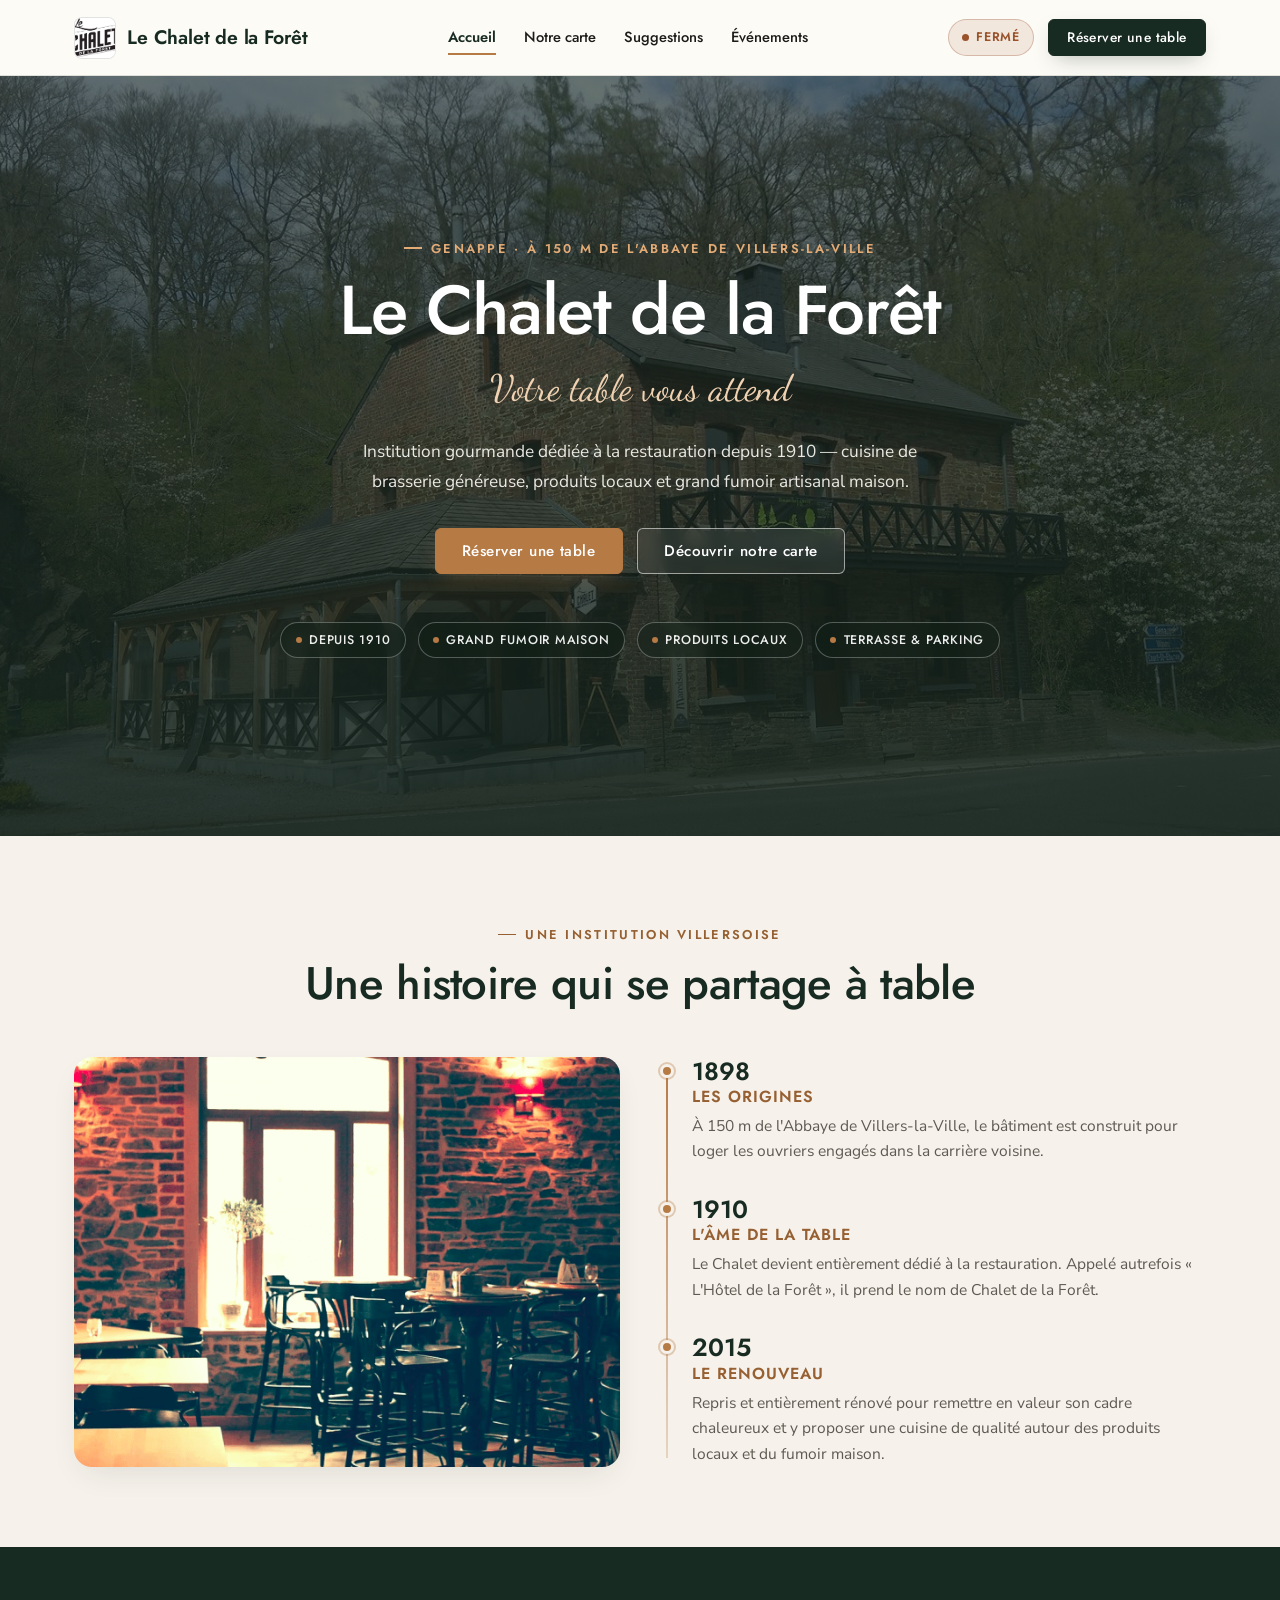
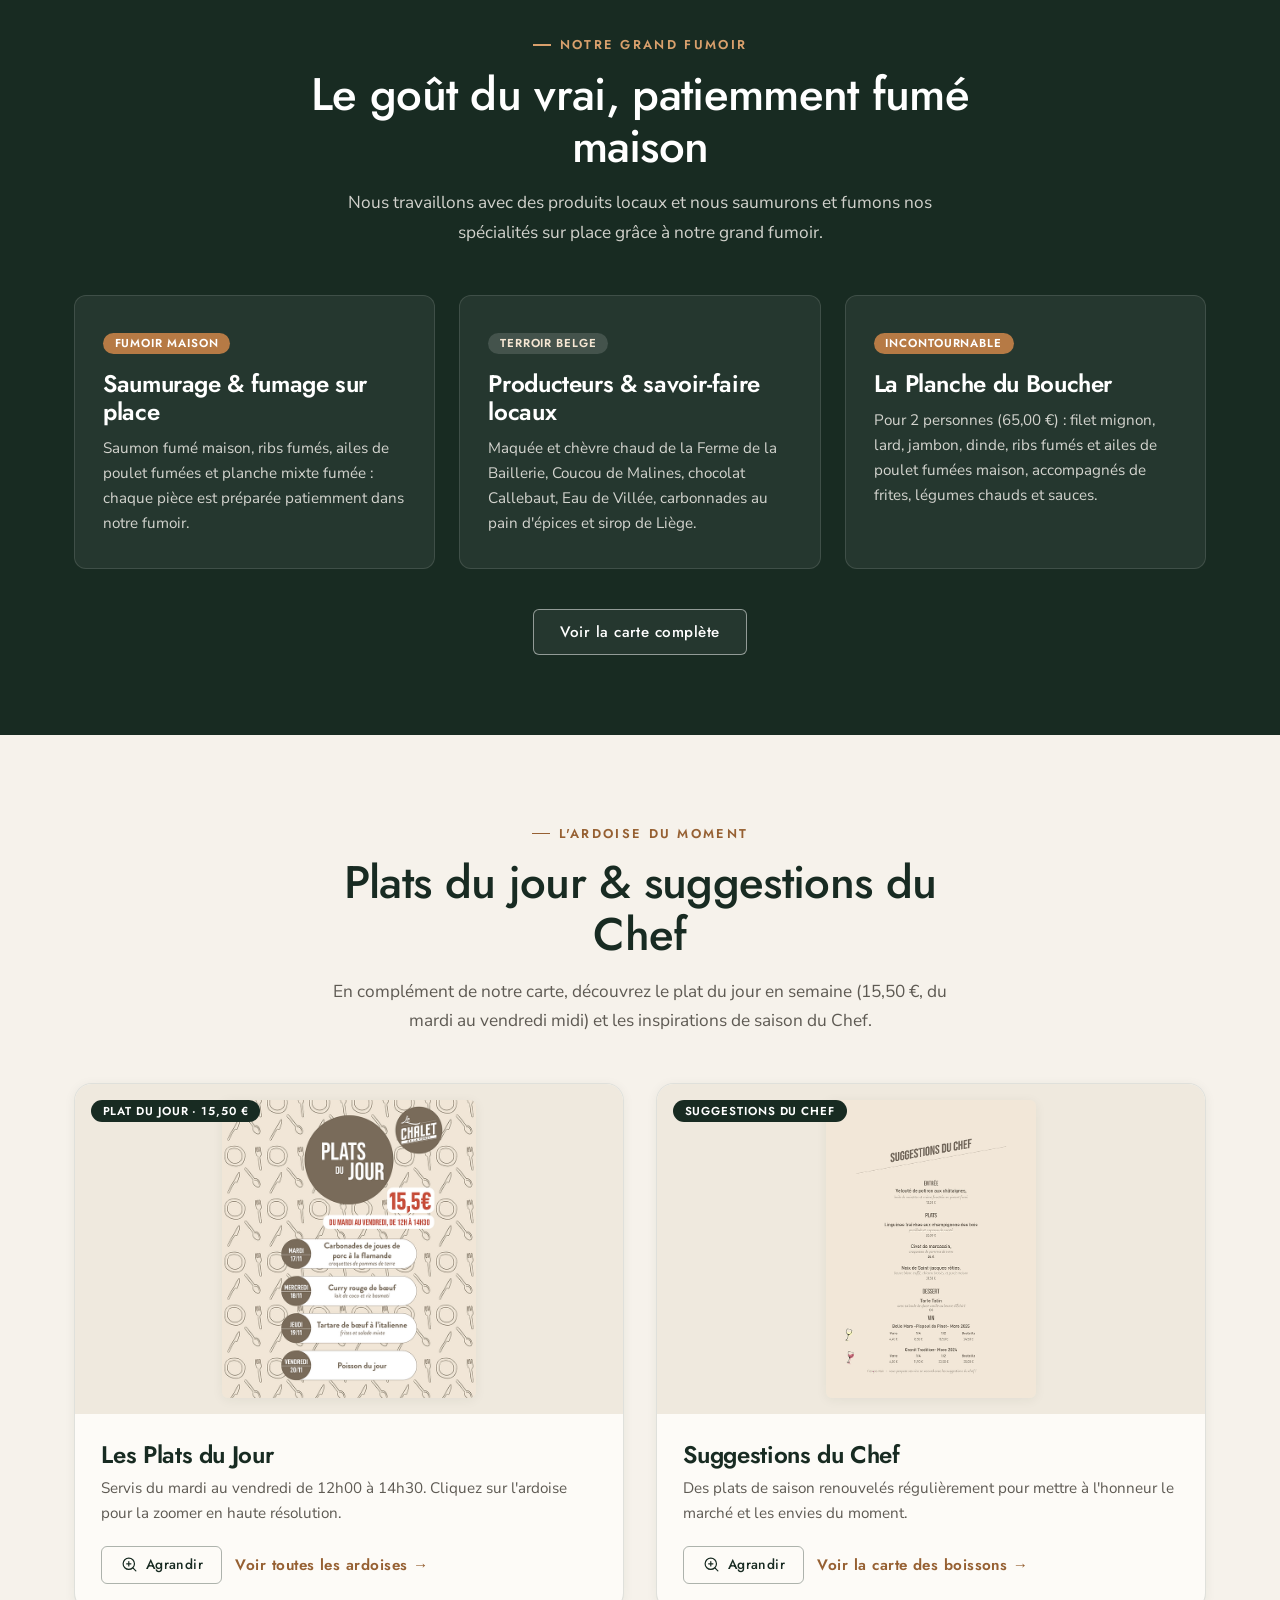
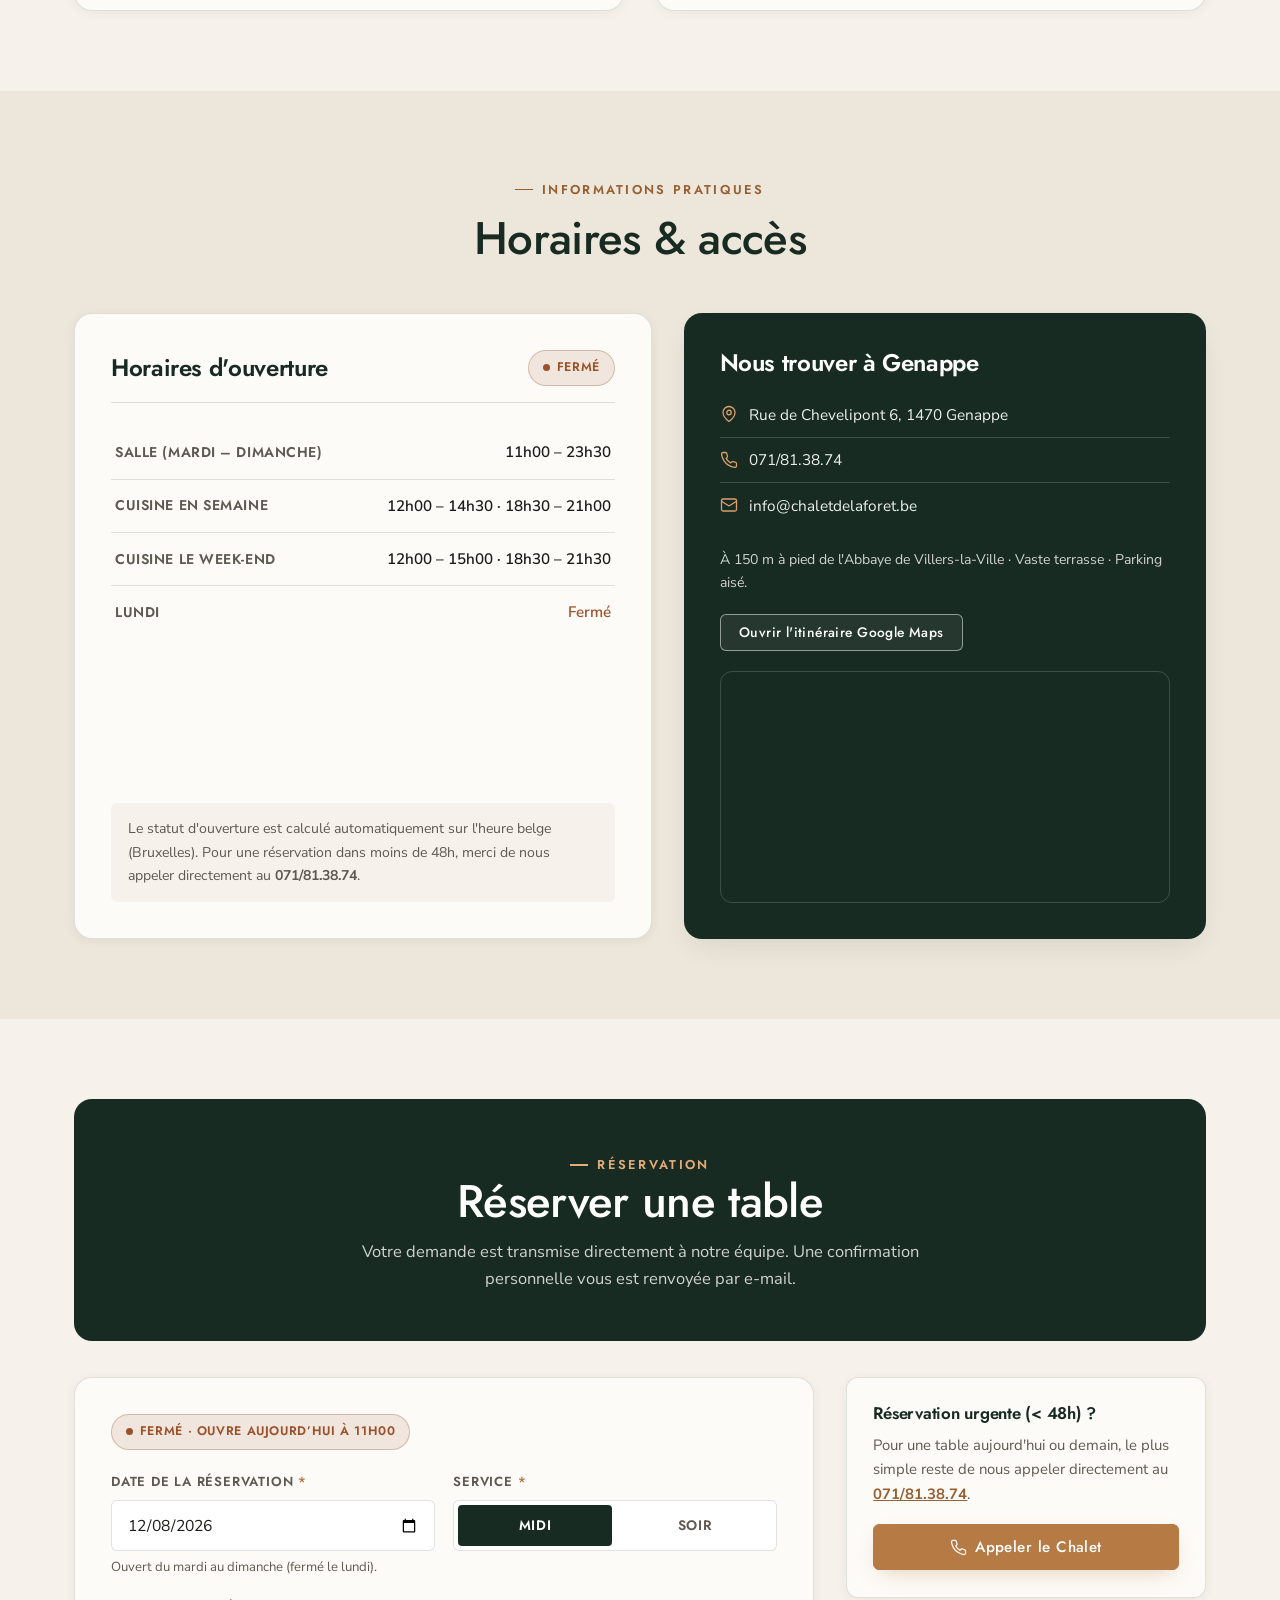
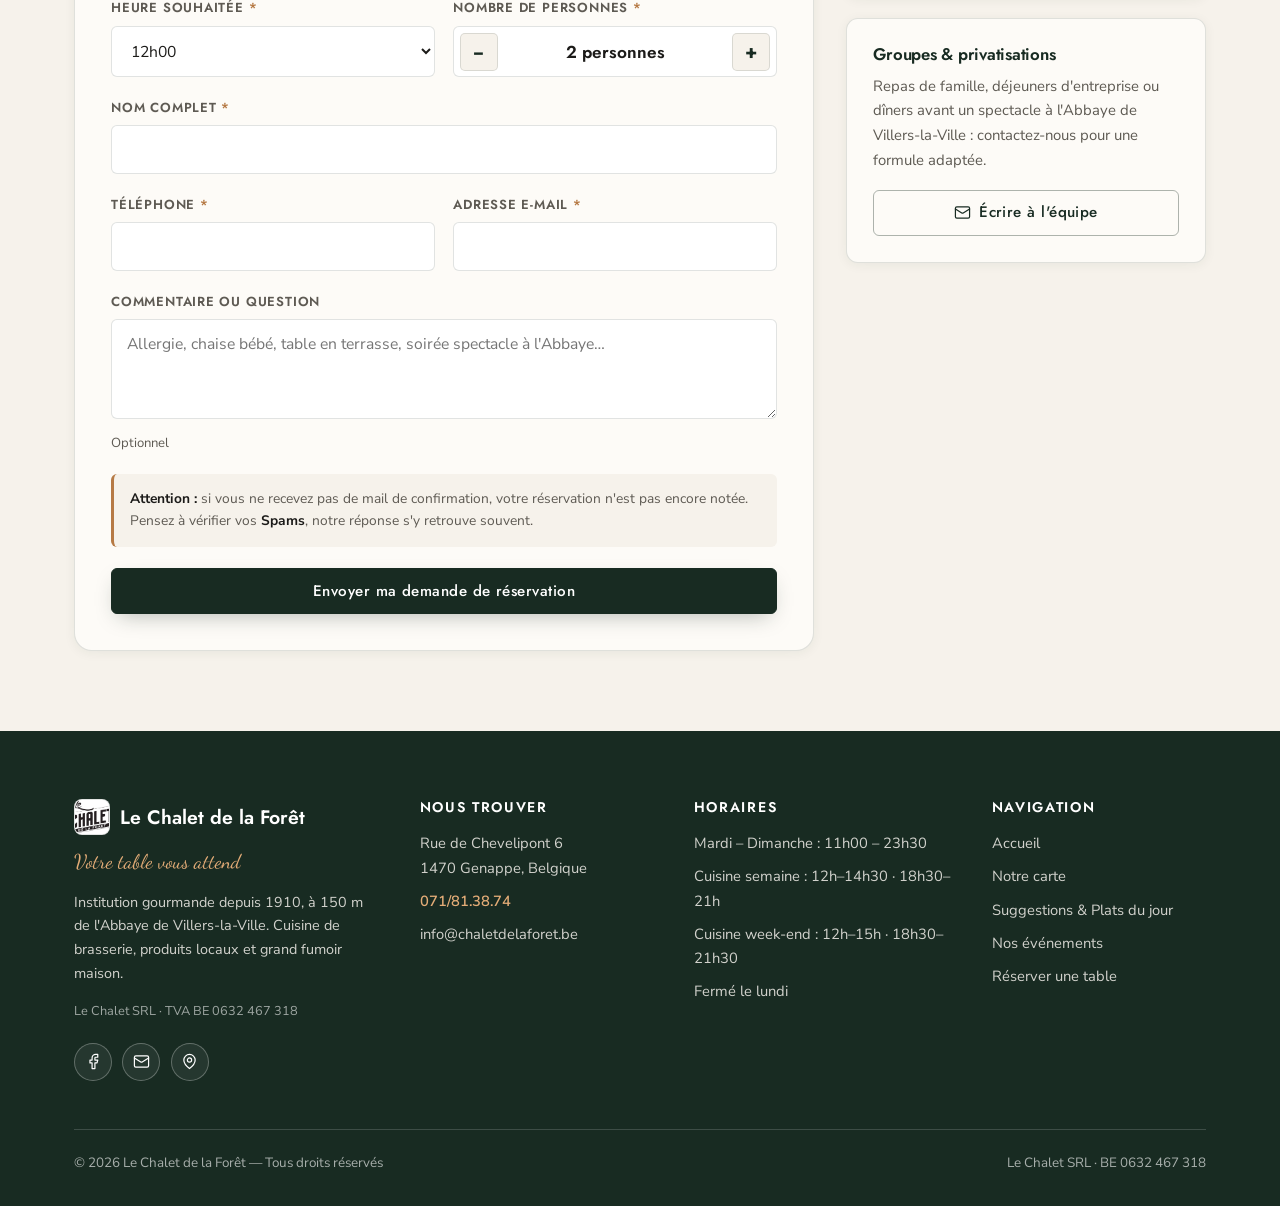
==== index.html @ 8fe53dea "first commit" ====
<!DOCTYPE html>
<html lang="fr">
<head>
  <meta charset="utf-8">
  <meta name="viewport" content="width=device-width, initial-scale=1">
  <title>Le Chalet de la Forêt — Brasserie &amp; Fumoir maison à Genappe</title>
  <meta name="description" content="Restaurant et brasserie à Genappe, à 150 m de l'Abbaye de Villers-la-Ville. Cuisine de brasserie, produits locaux et fumoir artisanal maison depuis 1910. Réservez votre table.">
  <!-- Retirer cette balise lors de la mise en production finale -->
  <meta name="robots" content="noindex, nofollow">
  <link rel="icon" href="fb_images/logo.jpg">
  <meta property="og:title" content="Le Chalet de la Forêt — Brasserie &amp; Fumoir maison à Genappe">
  <meta property="og:description" content="Cuisine de brasserie, produits locaux et grand fumoir maison à 150 m de l'Abbaye de Villers-la-Ville.">
  <meta property="og:type" content="website">
  <meta property="og:image" content="fb_images/batiment.jpg">
  <meta property="og:locale" content="fr_BE">
  <link rel="preconnect" href="https://fonts.googleapis.com">
  <link rel="preconnect" href="https://fonts.gstatic.com" crossorigin>
  <link href="https://fonts.googleapis.com/css2?family=Dancing+Script:wght@500;600&family=Jost:wght@400;500;600;700&family=Nunito+Sans:ital,wght@0,300;0,400;0,600;0,700;1,400&display=swap" rel="stylesheet">
  <link rel="stylesheet" href="style.css">
  <script type="application/ld+json">
  {
    "@context": "https://schema.org",
    "@type": "Restaurant",
    "name": "Le Chalet de la Forêt",
    "legalName": "Le Chalet SRL",
    "image": "fb_images/batiment.jpg",
    "address": {
      "@type": "PostalAddress",
      "streetAddress": "Rue de Chevelipont 6",
      "addressLocality": "Genappe",
      "postalCode": "1470",
      "addressCountry": "BE"
    },
    "telephone": "+3271813874",
    "email": "info@chaletdelaforet.be",
    "priceRange": "€€",
    "servesCuisine": ["Belgian", "French", "Brasserie"],
    "openingHoursSpecification": [
      { "@type": "OpeningHoursSpecification", "dayOfWeek": ["Tuesday","Wednesday","Thursday","Friday","Saturday","Sunday"], "opens": "11:00", "closes": "23:30" }
    ],
    "url": "https://www.chaletdelaforet.be/"
  }
  </script>
</head>
<body>
  <a href="#main" class="skip-link">Aller au contenu principal</a>

  <header class="site-nav" id="site-nav">
    <div class="nav-inner">
      <a href="index.html" class="nav-brand" aria-label="Accueil — Le Chalet de la Forêt">
        <span class="logo-box"><img src="fb_images/logo.jpg" alt="Logo Le Chalet de la Forêt" width="42" height="42"></span>
        <span>Le Chalet de la Forêt</span>
      </a>

      <nav class="nav-links" aria-label="Menu principal">
        <a href="index.html" class="is-active" aria-current="page">Accueil</a>
        <a href="carte.html">Notre carte</a>
        <a href="suggestions.html">Suggestions</a>
        <a href="evenements.html">Événements</a>
      </nav>

      <div class="nav-right">
        <span class="status-pill js-open-status" data-status-format="short" role="status" aria-live="polite">
          <span class="status-dot" aria-hidden="true"></span>
          <span class="js-status-text">Horaires</span>
        </span>
        <a href="#reserver" class="btn btn--primary btn--sm">Réserver une table</a>
        <button type="button" class="nav-toggle" aria-label="Ouvrir le menu de navigation" aria-expanded="false" aria-controls="mobile-menu">
          <span class="bar"></span>
        </button>
      </div>
    </div>
  </header>

  <div class="mobile-menu" id="mobile-menu" aria-hidden="true">
    <div class="mm-header">
      <div class="mm-brand">Le Chalet de la Forêt</div>
      <button type="button" class="mm-close" aria-label="Fermer le menu">×</button>
    </div>
    <nav aria-label="Menu mobile">
      <a href="index.html" class="is-active" aria-current="page">Accueil</a>
      <a href="carte.html">Notre carte</a>
      <a href="suggestions.html">Suggestions &amp; Plats du jour</a>
      <a href="evenements.html">Nos événements</a>
    </nav>
    <div class="mm-actions">
      <a href="#reserver" class="btn btn--accent btn--full">Réserver une table</a>
      <a href="tel:+3271813874" class="btn btn--outline-light btn--full"><svg viewBox="0 0 24 24" fill="none" stroke="currentColor" stroke-width="1.7" stroke-linecap="round" stroke-linejoin="round" aria-hidden="true"><path d="M22 16.92v3a2 2 0 0 1-2.18 2 19.79 19.79 0 0 1-8.63-3.07 19.5 19.5 0 0 1-6-6 19.79 19.79 0 0 1-3.07-8.67A2 2 0 0 1 4.11 2h3a2 2 0 0 1 2 1.72 12.84 12.84 0 0 0 .7 2.81 2 2 0 0 1-.45 2.11L8.09 9.91a16 16 0 0 0 6 6l1.27-1.27a2 2 0 0 1 2.11-.45 12.84 12.84 0 0 0 2.81.7A2 2 0 0 1 22 16.92z"/></svg> Appeler le 071/81.38.74</a>
      <a href="https://maps.google.com/?q=Le+Chalet+de+la+For%C3%AAt,+Rue+de+Chevelipont+6,+1470+Genappe,+Belgique" target="_blank" rel="noopener noreferrer" class="btn btn--outline-light btn--full"><svg viewBox="0 0 24 24" fill="none" stroke="currentColor" stroke-width="1.7" stroke-linecap="round" stroke-linejoin="round" aria-hidden="true"><path d="M20 10c0 6-8 12-8 12s-8-6-8-12a8 8 0 0 1 16 0Z"/><circle cx="12" cy="10" r="3"/></svg> Itinéraire Google Maps</a>
    </div>
    <p class="mm-note">Le Chalet SRL · BE 0632 467 318 · info@chaletdelaforet.be</p>
  </div>

  <main id="main">
    <!-- HERO -->
    <section class="hero" aria-label="Présentation du Chalet de la Forêt">
      <div class="media">
        <img src="fb_images/batiment.jpg" alt="Façade en briques et terrasse du Chalet de la Forêt à Genappe" loading="eager" decoding="async">
      </div>
      <div class="overlay" aria-hidden="true"></div>

      <div class="content">
        <p class="eyebrow">Genappe · À 150 m de l'Abbaye de Villers-la-Ville</p>
        <h1>Le Chalet de la Forêt</h1>
        <p class="hero-script">Votre table vous attend</p>
        <p class="lead">
          Institution gourmande dédiée à la restauration depuis 1910 — cuisine de brasserie généreuse, produits locaux et grand fumoir artisanal maison.
        </p>
        <div class="hero-actions">
          <a href="#reserver" class="btn btn--accent">Réserver une table</a>
          <a href="carte.html" class="btn btn--outline-light">Découvrir notre carte</a>
        </div>
      </div>

      <div class="hero-reassurance" aria-label="Points forts du restaurant">
        <span class="chip"><span class="dot" aria-hidden="true"></span>Depuis 1910</span>
        <span class="chip"><span class="dot" aria-hidden="true"></span>Grand Fumoir Maison</span>
        <span class="chip"><span class="dot" aria-hidden="true"></span>Produits Locaux</span>
        <span class="chip"><span class="dot" aria-hidden="true"></span>Terrasse &amp; Parking</span>
      </div>
    </section>

    <!-- HISTOIRE -->
    <section class="section" id="histoire">
      <div class="container">
        <div class="section-header">
          <p class="eyebrow">Une institution villersoise</p>
          <h2>Une histoire qui se partage à table</h2>
        </div>

        <div class="grid-2">
          <div class="media media--radius-l history-photo">
            <img src="internet_images/chalet-de-la-foret.png" alt="Salle chaleureuse en briques et bois du Chalet de la Forêt" loading="lazy" decoding="async">
          </div>

          <div class="timeline" aria-label="Frise historique du Chalet de la Forêt">
            <div class="tl-item">
              <span class="tl-dot" aria-hidden="true"></span>
              <p class="tl-year">1898</p>
              <h3 class="tl-title">Les origines</h3>
              <p class="tl-desc">À 150 m de l'Abbaye de Villers-la-Ville, le bâtiment est construit pour loger les ouvriers engagés dans la carrière voisine.</p>
            </div>

            <div class="tl-item">
              <span class="tl-dot" aria-hidden="true"></span>
              <p class="tl-year">1910</p>
              <h3 class="tl-title">L'âme de la table</h3>
              <p class="tl-desc">Le Chalet devient entièrement dédié à la restauration. Appelé autrefois « L'Hôtel de la Forêt », il prend le nom de Chalet de la Forêt.</p>
            </div>

            <div class="tl-item">
              <span class="tl-dot" aria-hidden="true"></span>
              <p class="tl-year">2015</p>
              <h3 class="tl-title">Le renouveau</h3>
              <p class="tl-desc">Repris et entièrement rénové pour remettre en valeur son cadre chaleureux et y proposer une cuisine de qualité autour des produits locaux et du fumoir maison.</p>
            </div>
          </div>
        </div>
      </div>
    </section>

    <!-- FUMOIR & TERROIR -->
    <section class="section section--dark" id="fumoir">
      <div class="container">
        <div class="section-header">
          <p class="eyebrow">Notre grand fumoir</p>
          <h2>Le goût du vrai, patiemment fumé maison</h2>
          <p class="lead">
            Nous travaillons avec des produits locaux et nous saumurons et fumons nos spécialités sur place grâce à notre grand fumoir.
          </p>
        </div>

        <div class="fumoir-grid">
          <article class="fumoir-card">
            <span class="badge badge--filled">Fumoir maison</span>
            <h3>Saumurage &amp; fumage sur place</h3>
            <p>Saumon fumé maison, ribs fumés, ailes de poulet fumées et planche mixte fumée : chaque pièce est préparée patiemment dans notre fumoir.</p>
          </article>

          <article class="fumoir-card">
            <span class="badge badge--dark">Terroir belge</span>
            <h3>Producteurs &amp; savoir-faire locaux</h3>
            <p>Maquée et chèvre chaud de la Ferme de la Baillerie, Coucou de Malines, chocolat Callebaut, Eau de Villée, carbonnades au pain d'épices et sirop de Liège.</p>
          </article>

          <article class="fumoir-card">
            <span class="badge badge--filled">Incontournable</span>
            <h3>La Planche du Boucher</h3>
            <p>Pour 2 personnes (65,00 €) : filet mignon, lard, jambon, dinde, ribs fumés et ailes de poulet fumées maison, accompagnés de frites, légumes chauds et sauces.</p>
          </article>
        </div>

        <div class="fumoir-cta">
          <a href="carte.html" class="btn btn--outline">Voir la carte complète</a>
        </div>
      </div>
    </section>

    <!-- APERÇU ARDOISE & SUGGESTIONS -->
    <section class="section" id="suggestions-preview">
      <div class="container">
        <div class="section-header">
          <p class="eyebrow">L'ardoise du moment</p>
          <h2>Plats du jour &amp; suggestions du Chef</h2>
          <p class="lead">En complément de notre carte, découvrez le plat du jour en semaine (15,50 €, du mardi au vendredi midi) et les inspirations de saison du Chef.</p>
        </div>

        <div class="suggest-preview">
          <article class="suggest-block">
            <div class="suggest-img-cover" data-lightbox="assets/plat-du-jour.png" data-lightbox-title="Plat du jour — Le Chalet de la Forêt">
              <img src="assets/plat-du-jour.png" alt="Ardoise des plats du jour du Chalet de la Forêt" loading="lazy" decoding="async">
              <span class="badge">Plat du jour · 15,50 €</span>
            </div>
            <div class="suggest-body">
              <h3>Les Plats du Jour</h3>
              <p>Servis du mardi au vendredi de 12h00 à 14h30. Cliquez sur l'ardoise pour la zoomer en haute résolution.</p>
              <div class="suggest-actions">
                <button type="button" class="btn btn--outline btn--sm" data-lightbox="assets/plat-du-jour.png" data-lightbox-title="Plats du jour — Le Chalet de la Forêt"><svg viewBox="0 0 24 24" fill="none" stroke="currentColor" stroke-width="1.7" stroke-linecap="round" stroke-linejoin="round" aria-hidden="true"><circle cx="11" cy="11" r="8"/><path d="m21 21-4.3-4.3"/><path d="M11 8v6"/><path d="M8 11h6"/></svg> Agrandir</button>
                <a href="suggestions.html" class="btn btn--ghost">Voir toutes les ardoises →</a>
              </div>
            </div>
          </article>

          <article class="suggest-block">
            <div class="suggest-img-cover" data-lightbox="assets/suggestion-du-chef.png" data-lightbox-title="Suggestions du Chef — Le Chalet de la Forêt">
              <img src="assets/suggestion-du-chef.png" alt="Ardoise des suggestions du Chef au Chalet de la Forêt" loading="lazy" decoding="async">
              <span class="badge">Suggestions du Chef</span>
            </div>
            <div class="suggest-body">
              <h3>Suggestions du Chef</h3>
              <p>Des plats de saison renouvelés régulièrement pour mettre à l'honneur le marché et les envies du moment.</p>
              <div class="suggest-actions">
                <button type="button" class="btn btn--outline btn--sm" data-lightbox="assets/suggestion-du-chef.png" data-lightbox-title="Suggestions du Chef — Le Chalet de la Forêt"><svg viewBox="0 0 24 24" fill="none" stroke="currentColor" stroke-width="1.7" stroke-linecap="round" stroke-linejoin="round" aria-hidden="true"><circle cx="11" cy="11" r="8"/><path d="m21 21-4.3-4.3"/><path d="M11 8v6"/><path d="M8 11h6"/></svg> Agrandir</button>
                <a href="suggestions.html" class="btn btn--ghost">Voir la carte des boissons →</a>
              </div>
            </div>
          </article>
        </div>
      </div>
    </section>

    <!-- HORAIRES & ACCÈS -->
    <section class="section section--alt" id="acces">
      <div class="container">
        <div class="section-header">
          <p class="eyebrow">Informations pratiques</p>
          <h2>Horaires &amp; accès</h2>
        </div>

        <div class="hours-grid">
          <div class="hours-card">
            <div>
              <div class="hours-card__head">
                <h3>Horaires d'ouverture</h3>
                <span class="status-pill js-open-status" data-status-format="short">
                  <span class="status-dot" aria-hidden="true"></span>
                  <span class="js-status-text">Vérification…</span>
                </span>
              </div>

              <table class="hours-table" aria-label="Horaires de la salle et de la cuisine">
                <tbody>
                  <tr>
                    <th scope="row">Salle (Mardi – Dimanche)</th>
                    <td>11h00 – 23h30</td>
                  </tr>
                  <tr>
                    <th scope="row">Cuisine en semaine</th>
                    <td>12h00 – 14h30 · 18h30 – 21h00</td>
                  </tr>
                  <tr>
                    <th scope="row">Cuisine le week-end</th>
                    <td>12h00 – 15h00 · 18h30 – 21h30</td>
                  </tr>
                  <tr>
                    <th scope="row">Lundi</th>
                    <td class="is-closed-text">Fermé</td>
                  </tr>
                </tbody>
              </table>
            </div>

            <p class="hours-note">
              Le statut d'ouverture est calculé automatiquement sur l'heure belge (Bruxelles). Pour une réservation dans moins de 48h, merci de nous appeler directement au <strong>071/81.38.74</strong>.
            </p>
          </div>

          <div class="access-card">
            <h3>Nous trouver à Genappe</h3>
            <ul class="access-list">
              <li><svg viewBox="0 0 24 24" fill="none" stroke="currentColor" stroke-width="1.7" stroke-linecap="round" stroke-linejoin="round" aria-hidden="true"><path d="M20 10c0 6-8 12-8 12s-8-6-8-12a8 8 0 0 1 16 0Z"/><circle cx="12" cy="10" r="3"/></svg><a href="https://maps.google.com/?q=Le+Chalet+de+la+For%C3%AAt,+Rue+de+Chevelipont+6,+1470+Genappe,+Belgique" target="_blank" rel="noopener noreferrer">Rue de Chevelipont 6, 1470 Genappe</a></li>
              <li><svg viewBox="0 0 24 24" fill="none" stroke="currentColor" stroke-width="1.7" stroke-linecap="round" stroke-linejoin="round" aria-hidden="true"><path d="M22 16.92v3a2 2 0 0 1-2.18 2 19.79 19.79 0 0 1-8.63-3.07 19.5 19.5 0 0 1-6-6 19.79 19.79 0 0 1-3.07-8.67A2 2 0 0 1 4.11 2h3a2 2 0 0 1 2 1.72 12.84 12.84 0 0 0 .7 2.81 2 2 0 0 1-.45 2.11L8.09 9.91a16 16 0 0 0 6 6l1.27-1.27a2 2 0 0 1 2.11-.45 12.84 12.84 0 0 0 2.81.7A2 2 0 0 1 22 16.92z"/></svg><a href="tel:+3271813874">071/81.38.74</a></li>
              <li><svg viewBox="0 0 24 24" fill="none" stroke="currentColor" stroke-width="1.7" stroke-linecap="round" stroke-linejoin="round" aria-hidden="true"><rect width="20" height="16" x="2" y="4" rx="2"/><path d="m22 7-8.97 5.7a1.94 1.94 0 0 1-2.06 0L2 7"/></svg><a href="mailto:info@chaletdelaforet.be">info@chaletdelaforet.be</a></li>
            </ul>
            <p class="access-perks">À 150 m à pied de l'Abbaye de Villers-la-Ville · Vaste terrasse · Parking aisé.</p>
            <div>
              <a href="https://maps.google.com/?q=Le+Chalet+de+la+For%C3%AAt,+Rue+de+Chevelipont+6,+1470+Genappe,+Belgique" target="_blank" rel="noopener noreferrer" class="btn btn--outline btn--sm">Ouvrir l'itinéraire Google Maps</a>
            </div>
            <div class="map-wrap">
              <iframe
                title="Carte d'accès au Chalet de la Forêt, Rue de Chevelipont 6 à Genappe"
                src="https://maps.google.com/maps?q=Le+Chalet+de+la+For%C3%AAt,+Rue+de+Chevelipont+6,+1470+Genappe,+Belgique&t=&z=15&ie=UTF8&iwloc=&output=embed"
                loading="lazy"
                referrerpolicy="no-referrer-when-downgrade"
                allowfullscreen>
              </iframe>
            </div>
          </div>
        </div>
      </div>
    </section>

    <!-- RÉSERVATION EN LIGNE -->
    <section class="section" id="reserver">
      <div class="container">
        <div class="reservation-hero">
          <p class="eyebrow" style="color:#E3AC77;">Réservation</p>
          <h2>Réserver une table</h2>
          <p>Votre demande est transmise directement à notre équipe. Une confirmation personnelle vous est renvoyée par e-mail.</p>
        </div>

        <div class="reservation-wrap">
          <div class="res-form" id="form-wrap">
            <div style="margin-bottom: 1.35rem;">
              <span class="status-pill js-open-status" data-status-format="long">
                <span class="status-dot" aria-hidden="true"></span>
                <span class="js-status-text">Vérification des horaires…</span>
              </span>
            </div>

            <form id="reservation-form" data-action="https://formspree.io/f/VOTRE_ID_FORMSPREE">
              <div class="form-row">
                <div class="form-group">
                  <label for="res-date">Date de la réservation <span class="req" aria-hidden="true">*</span></label>
                  <input type="date" id="res-date" name="res-date" required>
                  <span class="field-note">Ouvert du mardi au dimanche (fermé le lundi).</span>
                  <span class="field-error" id="res-date-error" role="alert"></span>
                </div>

                <div class="form-group">
                  <label>Service <span class="req" aria-hidden="true">*</span></label>
                  <div class="segmented" role="group" aria-label="Choix du service" id="res-service">
                    <button type="button" class="active" data-service="midi" aria-pressed="true">Midi</button>
                    <button type="button" data-service="soir" aria-pressed="false">Soir</button>
                  </div>
                  <input type="hidden" name="res-service" value="midi" id="res-service-val">
                </div>
              </div>

              <div class="form-row">
                <div class="form-group">
                  <label for="res-hour">Heure souhaitée <span class="req" aria-hidden="true">*</span></label>
                  <select id="res-hour" name="res-hour" required></select>
                </div>

                <div class="form-group">
                  <label>Nombre de personnes <span class="req" aria-hidden="true">*</span></label>
                  <div class="counter" id="res-counter">
                    <button type="button" data-action="minus" aria-label="Diminuer le nombre de personnes">−</button>
                    <span class="value" id="res-count-value">2 personnes</span>
                    <input type="hidden" name="res-count" id="res-count" value="2">
                    <button type="button" data-action="plus" aria-label="Augmenter le nombre de personnes">+</button>
                  </div>
                </div>
              </div>

              <div class="form-group">
                <label for="res-name">Nom complet <span class="req" aria-hidden="true">*</span></label>
                <input type="text" id="res-name" name="res-name" autocomplete="name" required>
              </div>

              <div class="form-row">
                <div class="form-group">
                  <label for="res-tel">Téléphone <span class="req" aria-hidden="true">*</span></label>
                  <input type="tel" id="res-tel" name="res-tel" autocomplete="tel" required>
                </div>

                <div class="form-group">
                  <label for="res-email">Adresse e-mail <span class="req" aria-hidden="true">*</span></label>
                  <input type="email" id="res-email" name="res-email" autocomplete="email" required>
                </div>
              </div>

              <div class="form-group">
                <label for="res-comment">Commentaire ou question</label>
                <textarea id="res-comment" name="res-comment" placeholder="Allergie, chaise bébé, table en terrasse, soirée spectacle à l'Abbaye…"></textarea>
                <span class="field-note">Optionnel</span>
              </div>

              <div id="alert-48h" class="alert-48h" role="status">
                <div class="alert-title">Réservation dans moins de 48h</div>
                <p>Pour une réservation dans moins de 48h, merci de nous contacter directement par téléphone au <a href="tel:+3271813874">071/81.38.74</a>.</p>
              </div>

              <div class="spam-note">
                <strong>Attention :</strong> si vous ne recevez pas de mail de confirmation, votre réservation n'est pas encore notée. Pensez à vérifier vos <strong>Spams</strong>, notre réponse s'y retrouve souvent.
              </div>

              <button type="submit" class="btn btn--primary btn--full">Envoyer ma demande de réservation</button>
            </form>
          </div>

          <div id="confirm-state" class="confirm-state" role="status" aria-live="polite">
            <div class="confirm-icon" aria-hidden="true">✓</div>
            <h3>Demande prête à être confirmée</h3>
            <p>Merci ! Pensez à surveiller votre boîte de réception (et vos Spams) pour notre e-mail de confirmation.</p>
            <dl class="confirm-recap">
              <dt>Date</dt><dd id="recap-date">—</dd>
              <dt>Service</dt><dd id="recap-service">—</dd>
              <dt>Heure</dt><dd id="recap-hour">—</dd>
              <dt>Couverts</dt><dd id="recap-count">—</dd>
              <dt>Nom</dt><dd id="recap-name">—</dd>
              <dt>Téléphone</dt><dd id="recap-tel">—</dd>
            </dl>
            <button type="button" id="new-reservation-btn" class="btn btn--outline">Faire une autre demande</button>
          </div>

          <aside class="res-sidebar">
            <div class="res-card">
              <h4>Réservation urgente (&lt; 48h) ?</h4>
              <p>Pour une table aujourd'hui ou demain, le plus simple reste de nous appeler directement au <a class="tel" href="tel:+3271813874">071/81.38.74</a>.</p>
              <a href="tel:+3271813874" class="btn btn--accent btn--full"><svg viewBox="0 0 24 24" fill="none" stroke="currentColor" stroke-width="1.7" stroke-linecap="round" stroke-linejoin="round" aria-hidden="true"><path d="M22 16.92v3a2 2 0 0 1-2.18 2 19.79 19.79 0 0 1-8.63-3.07 19.5 19.5 0 0 1-6-6 19.79 19.79 0 0 1-3.07-8.67A2 2 0 0 1 4.11 2h3a2 2 0 0 1 2 1.72 12.84 12.84 0 0 0 .7 2.81 2 2 0 0 1-.45 2.11L8.09 9.91a16 16 0 0 0 6 6l1.27-1.27a2 2 0 0 1 2.11-.45 12.84 12.84 0 0 0 2.81.7A2 2 0 0 1 22 16.92z"/></svg> Appeler le Chalet</a>
            </div>

            <div class="res-card">
              <h4>Groupes &amp; privatisations</h4>
              <p>Repas de famille, déjeuners d'entreprise ou dîners avant un spectacle à l'Abbaye de Villers-la-Ville : contactez-nous pour une formule adaptée.</p>
              <a href="mailto:info@chaletdelaforet.be?subject=Demande%20groupe%20-%20Le%20Chalet%20de%20la%20For%C3%AAt" class="btn btn--outline btn--full"><svg viewBox="0 0 24 24" fill="none" stroke="currentColor" stroke-width="1.7" stroke-linecap="round" stroke-linejoin="round" aria-hidden="true"><rect width="20" height="16" x="2" y="4" rx="2"/><path d="m22 7-8.97 5.7a1.94 1.94 0 0 1-2.06 0L2 7"/></svg> Écrire à l'équipe</a>
            </div>
          </aside>
        </div>
      </div>
    </section>
  </main>

  <footer class="site-footer">
    <div class="container">
      <div class="footer-grid">
        <div class="footer-brand">
          <div class="footer-brand__top">
            <span class="logo-box" style="width:36px;height:36px;"><img src="fb_images/logo.jpg" alt="Logo Le Chalet de la Forêt" width="36" height="36"></span>
            <span class="name">Le Chalet de la Forêt</span>
          </div>
          <span class="script">Votre table vous attend</span>
          <p>Institution gourmande depuis 1910, à 150 m de l'Abbaye de Villers-la-Ville. Cuisine de brasserie, produits locaux et grand fumoir maison.</p>
          <p class="legal">Le Chalet SRL · TVA BE 0632 467 318</p>
          <div class="socials">
            <a href="https://www.facebook.com/chaletdelaforet.be" target="_blank" rel="noopener noreferrer" aria-label="Page Facebook du Chalet de la Forêt"><svg viewBox="0 0 24 24" fill="none" stroke="currentColor" stroke-width="1.7" stroke-linecap="round" stroke-linejoin="round" aria-hidden="true"><path d="M18 2h-3a5 5 0 0 0-5 5v3H7v4h3v8h4v-8h3l1-4h-4V7a1 1 0 0 1 1-1h3z"/></svg></a>
            <a href="mailto:info@chaletdelaforet.be" aria-label="Envoyer un e-mail"><svg viewBox="0 0 24 24" fill="none" stroke="currentColor" stroke-width="1.7" stroke-linecap="round" stroke-linejoin="round" aria-hidden="true"><rect width="20" height="16" x="2" y="4" rx="2"/><path d="m22 7-8.97 5.7a1.94 1.94 0 0 1-2.06 0L2 7"/></svg></a>
            <a href="https://maps.google.com/?q=Le+Chalet+de+la+For%C3%AAt,+Rue+de+Chevelipont+6,+1470+Genappe,+Belgique" target="_blank" rel="noopener noreferrer" aria-label="Localiser sur Google Maps"><svg viewBox="0 0 24 24" fill="none" stroke="currentColor" stroke-width="1.7" stroke-linecap="round" stroke-linejoin="round" aria-hidden="true"><path d="M20 10c0 6-8 12-8 12s-8-6-8-12a8 8 0 0 1 16 0Z"/><circle cx="12" cy="10" r="3"/></svg></a>
          </div>
        </div>

        <div class="footer-col">
          <h4>Nous trouver</h4>
          <ul>
            <li><a href="https://maps.google.com/?q=Le+Chalet+de+la+For%C3%AAt,+Rue+de+Chevelipont+6,+1470+Genappe,+Belgique" target="_blank" rel="noopener noreferrer">Rue de Chevelipont 6<br>1470 Genappe, Belgique</a></li>
            <li><a class="tel" href="tel:+3271813874">071/81.38.74</a></li>
            <li><a href="mailto:info@chaletdelaforet.be">info@chaletdelaforet.be</a></li>
          </ul>
        </div>

        <div class="footer-col">
          <h4>Horaires</h4>
          <ul>
            <li>Mardi – Dimanche : 11h00 – 23h30</li>
            <li>Cuisine semaine : 12h–14h30 · 18h30–21h</li>
            <li>Cuisine week-end : 12h–15h · 18h30–21h30</li>
            <li>Fermé le lundi</li>
          </ul>
        </div>

        <div class="footer-col">
          <h4>Navigation</h4>
          <ul>
            <li><a href="index.html">Accueil</a></li>
            <li><a href="carte.html">Notre carte</a></li>
            <li><a href="suggestions.html">Suggestions &amp; Plats du jour</a></li>
            <li><a href="evenements.html">Nos événements</a></li>
            <li><a href="index.html#reserver">Réserver une table</a></li>
          </ul>
        </div>
      </div>

      <div class="footer-bar">
        <span>© 2026 Le Chalet de la Forêt — Tous droits réservés</span>
        <span>Le Chalet SRL · BE 0632 467 318</span>
      </div>
    </div>
  </footer>

  <div class="lightbox" id="lightbox" aria-hidden="true" role="dialog" aria-modal="true" aria-label="Visionneuse d'image">
    <div class="backdrop"></div>
    <button type="button" class="btn-close" aria-label="Fermer la visionneuse">✕</button>
    <div class="stage">
      <img src="" alt="">
      <p class="caption"></p>
      <p class="hint">Double-clic ou molette pour zoomer · Glissez pour déplacer · Échap pour fermer</p>
    </div>
  </div>

  <script src="script.js" defer></script>
</body>
</html>
---- style.css ----
/* ==========================================================================
   LE CHALET DE LA FORÊT — Feuille de style principale
   Identité : Brasserie & Fumoir Maison · Genappe (Villers-la-Ville)
   Polices fidèles au site d'origine : Jost (Futura), Nunito Sans (Avenir), Dancing Script
   ========================================================================== */

:root {
  /* Palette : Pierre d'Abbaye, Forêt profonde & Braise de Fumoir */
  --bg:           #F6F2EB;
  --bg-alt:       #EDE6DA;
  --surface:      #FDFBF7;
  --primary:      #182B22;
  --primary-dark: #101F18;
  --accent:       #B67A45;
  --accent-dark:  #966032;
  --sage:         #4A6355;

  --text:         #1C1B19;
  --text-muted:   #5E5A53;
  --text-light:   #FAF7F2;
  --text-light-2: rgba(250, 247, 242, 0.82);
  --border:       rgba(24, 43, 34, 0.13);
  --border-dark:  rgba(255, 255, 255, 0.16);

  --open-fg:      #246141;
  --open-bg:      rgba(36, 97, 65, 0.11);
  --closed-fg:    #9A522B;
  --closed-bg:    rgba(154, 82, 43, 0.12);

  /* Typographie (fidèle à Futura + Avenir + Dancing Script du site d'origine) */
  --font-display: 'Jost', 'Futura', 'Century Gothic', sans-serif;
  --font-body:    'Nunito Sans', 'Avenir', -apple-system, BlinkMacSystemFont, 'Segoe UI', sans-serif;
  --font-script:  'Dancing Script', cursive;

  /* Rythme & géométrie */
  --max-width:     1180px;
  --header-height: 76px;
  --radius-s:      6px;
  --radius-m:      12px;
  --radius-l:      18px;
  --radius-pill:   9999px;

  --shadow-sm:     0 2px 12px rgba(24, 43, 34, 0.06);
  --shadow-md:     0 12px 32px -10px rgba(24, 43, 34, 0.12);
  --shadow-lg:     0 22px 54px -16px rgba(16, 31, 24, 0.24);
  --ease:          cubic-bezier(0.22, 1, 0.36, 1);
  --t-fast:        180ms var(--ease);
  --t-normal:      300ms var(--ease);
  --t-slow:        550ms var(--ease);
}

/* ---------- Reset & Base ---------- */
*, *::before, *::after { box-sizing: border-box; }
html { scroll-behavior: smooth; font-size: 16px; -webkit-text-size-adjust: 100%; }

body {
  margin: 0;
  padding: 0;
  background-color: var(--bg);
  color: var(--text);
  font-family: var(--font-body);
  font-size: 16.5px;
  line-height: 1.65;
  overflow-x: hidden;
  -webkit-font-smoothing: antialiased;
  -moz-osx-font-smoothing: grayscale;
}

body.noscroll { overflow: hidden; }

main {
  padding-top: var(--header-height);
  min-height: 70vh;
}

a { color: inherit; text-decoration: none; }
img { display: block; max-width: 100%; height: auto; }
ul, ol { margin: 0; padding: 0; list-style: none; }
button, input, select, textarea { font-family: inherit; font-size: inherit; color: inherit; }
button { cursor: pointer; background: none; border: none; padding: 0; }
address { font-style: normal; }
:focus-visible { outline: 2px solid var(--accent); outline-offset: 3px; }

.sr-only {
  position: absolute; width: 1px; height: 1px; padding: 0; margin: -1px;
  overflow: hidden; clip: rect(0 0 0 0); border: 0; white-space: nowrap;
}

.skip-link {
  position: absolute; left: -9999px; top: auto; width: 1px; height: 1px; overflow: hidden; z-index: 9999;
}
.skip-link:focus {
  position: fixed; left: 1rem; top: 1rem; width: auto; height: auto;
  padding: 0.65rem 1.1rem; background: var(--accent); color: #fff;
  font-family: var(--font-display); font-weight: 600; border-radius: var(--radius-s);
}

/* ---------- Conteneurs & Sections ---------- */
.container {
  width: 100%;
  max-width: var(--max-width);
  margin: 0 auto;
  padding: 0 1.5rem;
}

.section {
  padding: 5rem 0;
  scroll-margin-top: calc(var(--header-height) + 12px);
}

.section--alt { background-color: var(--bg-alt); }

.section--dark {
  background-color: var(--primary);
  color: var(--text-light);
}
.section--dark h2,
.section--dark h3,
.section--dark h4 { color: #fff; }
.section--dark .lead { color: var(--text-light-2); }
.section--dark .eyebrow { color: #D8A06C; }
.section--dark .eyebrow::before { background: #D8A06C; }

.section-header {
  max-width: 680px;
  margin: 0 auto 3rem;
  text-align: center;
}

/* ---------- Typographie ---------- */
.eyebrow {
  display: inline-flex;
  align-items: center;
  gap: 0.55rem;
  font-family: var(--font-display);
  font-size: 0.8rem;
  font-weight: 600;
  letter-spacing: 0.18em;
  text-transform: uppercase;
  color: var(--accent-dark);
  margin: 0 0 0.75rem;
}
.eyebrow::before {
  content: "";
  width: 18px;
  height: 1.5px;
  background: currentColor;
  flex-shrink: 0;
}

h1, h2, h3, h4 {
  font-family: var(--font-display);
  font-weight: 500;
  color: var(--primary);
  line-height: 1.15;
  letter-spacing: -0.015em;
  margin: 0 0 1rem;
}
h1 { font-size: clamp(2.4rem, 5.4vw, 4.4rem); letter-spacing: -0.02em; }
h2 { font-size: clamp(1.85rem, 3.6vw, 2.85rem); }
h3 { font-size: clamp(1.2rem, 2vw, 1.5rem); font-weight: 600; }
h4 { font-size: 1.05rem; font-weight: 600; }

p { margin: 0 0 1rem; }

.script-accent {
  font-family: var(--font-script);
  font-weight: 500;
  font-size: clamp(1.4rem, 2.6vw, 1.95rem);
  color: var(--accent);
  line-height: 1.3;
}

.lead {
  font-size: 1.08rem;
  line-height: 1.7;
  color: var(--text-muted);
  max-width: 62ch;
  margin-left: auto;
  margin-right: auto;
}

/* ---------- Boutons ---------- */
.btn {
  display: inline-flex;
  align-items: center;
  justify-content: center;
  gap: 0.5rem;
  font-family: var(--font-display);
  font-weight: 500;
  font-size: 0.95rem;
  letter-spacing: 0.03em;
  padding: 0.85rem 1.65rem;
  border-radius: var(--radius-s);
  border: 1.5px solid transparent;
  line-height: 1.1;
  white-space: nowrap;
  transition: transform var(--t-fast), box-shadow var(--t-fast), background-color var(--t-fast), border-color var(--t-fast), color var(--t-fast);
}
.btn svg { width: 17px; height: 17px; flex-shrink: 0; }
.btn:active { transform: translateY(1px); }

.btn--primary {
  background: var(--primary);
  color: #fff;
  border-color: var(--primary);
  box-shadow: 0 8px 22px -8px rgba(24, 43, 34, 0.35);
}
.btn--primary:hover {
  background: var(--primary-dark);
  border-color: var(--primary-dark);
  transform: translateY(-1px);
  box-shadow: 0 12px 28px -8px rgba(24, 43, 34, 0.45);
}

.btn--accent {
  background: var(--accent);
  color: #fff;
  border-color: var(--accent);
  box-shadow: 0 8px 22px -8px rgba(182, 122, 69, 0.4);
}
.btn--accent:hover {
  background: var(--accent-dark);
  border-color: var(--accent-dark);
  transform: translateY(-1px);
}

.btn--outline {
  background: transparent;
  color: var(--primary);
  border-color: rgba(24, 43, 34, 0.35);
}
.btn--outline:hover {
  background: var(--primary);
  color: #fff;
  border-color: var(--primary);
}

.btn--outline-light {
  background: rgba(255, 255, 255, 0.08);
  color: #fff;
  border-color: rgba(255, 255, 255, 0.55);
  backdrop-filter: blur(6px);
}
.btn--outline-light:hover {
  background: #fff;
  color: var(--primary);
  border-color: #fff;
}

.btn--light {
  background: var(--surface);
  color: var(--primary);
  border-color: var(--surface);
}
.btn--light:hover {
  background: #fff;
  transform: translateY(-1px);
}

.btn--ghost {
  padding: 0.45rem 0;
  color: var(--accent-dark);
  font-weight: 600;
}
.btn--ghost:hover { color: var(--primary); }

.btn--sm { padding: 0.6rem 1.15rem; font-size: 0.86rem; }
.btn--full { width: 100%; }

/* Adaptation automatique des boutons dans les sections sombres */
.section--dark .btn--outline,
.access-card .btn--outline {
  color: #fff;
  border-color: rgba(255, 255, 255, 0.5);
  background: rgba(255, 255, 255, 0.06);
}
.section--dark .btn--outline:hover,
.access-card .btn--outline:hover {
  background: #fff;
  color: var(--primary);
  border-color: #fff;
}

/* ---------- Badges ---------- */
.badge {
  display: inline-flex;
  align-items: center;
  gap: 0.35rem;
  font-family: var(--font-display);
  font-size: 0.72rem;
  font-weight: 600;
  letter-spacing: 0.08em;
  text-transform: uppercase;
  border-radius: var(--radius-pill);
  padding: 0.28rem 0.72rem;
  line-height: 1.1;
}
.badge--filled  { background: var(--accent); color: #fff; }
.badge--soft    { background: rgba(182, 122, 69, 0.13); color: #87552B; }
.badge--sage    { background: rgba(74, 99, 85, 0.14); color: #2D473A; }
.badge--primary { background: var(--primary); color: #fff; }
.badge--dark    { background: rgba(255, 255, 255, 0.14); color: #F5E6D3; }

/* ---------- Navbar (toujours lisible & fixe) ---------- */
.site-nav {
  position: fixed;
  top: 0;
  left: 0;
  right: 0;
  z-index: 1000;
  height: var(--header-height);
  background: rgba(253, 251, 247, 0.94);
  backdrop-filter: blur(14px);
  -webkit-backdrop-filter: blur(14px);
  border-bottom: 1px solid var(--border);
  transition: box-shadow var(--t-normal), background-color var(--t-normal);
}
.site-nav.scrolled {
  background: rgba(253, 251, 247, 0.98);
  box-shadow: var(--shadow-sm);
}

.nav-inner {
  display: flex;
  align-items: center;
  justify-content: space-between;
  gap: 1.25rem;
  height: 100%;
  max-width: var(--max-width);
  margin: 0 auto;
  padding: 0 1.5rem;
}

.nav-brand {
  display: inline-flex;
  align-items: center;
  gap: 0.7rem;
  font-family: var(--font-display);
  font-weight: 600;
  font-size: 1.22rem;
  color: var(--primary);
  letter-spacing: -0.01em;
  flex-shrink: 0;
}
.logo-box {
  width: 42px;
  height: 42px;
  border-radius: 8px;
  overflow: hidden;
  background: #fff;
  border: 1px solid var(--border);
  flex-shrink: 0;
}
.logo-box img { width: 100%; height: 100%; object-fit: cover; }

.nav-links {
  display: flex;
  align-items: center;
  gap: 1.75rem;
}
.nav-links a {
  font-family: var(--font-display);
  font-size: 0.92rem;
  font-weight: 500;
  color: var(--text);
  padding: 0.35rem 0;
  position: relative;
  transition: color var(--t-fast);
  white-space: nowrap;
}
.nav-links a::after {
  content: "";
  position: absolute;
  left: 0;
  right: 0;
  bottom: 0;
  height: 2px;
  background: var(--accent);
  transform: scaleX(0);
  transform-origin: left;
  transition: transform var(--t-fast);
}
.nav-links a:hover,
.nav-links a.is-active {
  color: var(--primary);
}
.nav-links a.is-active { font-weight: 600; }
.nav-links a:hover::after,
.nav-links a.is-active::after { transform: scaleX(1); }

.nav-right {
  display: flex;
  align-items: center;
  gap: 0.85rem;
  flex-shrink: 0;
}

/* Status Pill (unifié navbar + formulaire) */
.status-pill {
  display: inline-flex;
  align-items: center;
  gap: 0.45rem;
  font-family: var(--font-display);
  font-weight: 600;
  font-size: 0.78rem;
  letter-spacing: 0.05em;
  text-transform: uppercase;
  padding: 0.42rem 0.85rem;
  border-radius: var(--radius-pill);
  border: 1px solid var(--border);
  background: var(--bg);
  color: var(--text-muted);
  white-space: nowrap;
}
.status-pill .status-dot {
  width: 7px;
  height: 7px;
  border-radius: 50%;
  background: currentColor;
  flex-shrink: 0;
}
.status-pill.is-open {
  background: var(--open-bg);
  color: var(--open-fg);
  border-color: rgba(36, 97, 65, 0.3);
}
.status-pill.is-closed {
  background: var(--closed-bg);
  color: var(--closed-fg);
  border-color: rgba(154, 82, 43, 0.3);
}

/* Burger mobile */
.nav-toggle {
  display: none;
  width: 44px;
  height: 44px;
  border-radius: var(--radius-s);
  border: 1px solid var(--border);
  background: var(--surface);
  align-items: center;
  justify-content: center;
  flex-shrink: 0;
}
.nav-toggle .bar {
  display: block;
  width: 20px;
  height: 2px;
  background: var(--primary);
  border-radius: 2px;
  position: relative;
  transition: background var(--t-fast);
}
.nav-toggle .bar::before,
.nav-toggle .bar::after {
  content: "";
  position: absolute;
  left: 0;
  width: 20px;
  height: 2px;
  background: var(--primary);
  border-radius: 2px;
  transition: transform var(--t-fast);
}
.nav-toggle .bar::before { transform: translateY(-6px); }
.nav-toggle .bar::after  { transform: translateY(6px); }
.nav-toggle[aria-expanded="true"] .bar { background: transparent; }
.nav-toggle[aria-expanded="true"] .bar::before { transform: rotate(45deg); }
.nav-toggle[aria-expanded="true"] .bar::after  { transform: rotate(-45deg); }

/* ---------- Mobile Curtain Menu ---------- */
.mobile-menu {
  position: fixed;
  inset: 0;
  background: var(--primary);
  color: #fff;
  z-index: 1200;
  display: flex;
  flex-direction: column;
  opacity: 0;
  visibility: hidden;
  transform: translateY(-16px);
  pointer-events: none;
  transition: opacity var(--t-normal), transform var(--t-normal), visibility var(--t-normal);
}
.mobile-menu.is-open {
  opacity: 1;
  visibility: visible;
  transform: translateY(0);
  pointer-events: auto;
}
.mm-header {
  display: flex;
  align-items: center;
  justify-content: space-between;
  padding: 1.15rem 1.5rem;
  border-bottom: 1px solid var(--border-dark);
}
.mm-brand {
  font-family: var(--font-display);
  font-weight: 600;
  font-size: 1.2rem;
  color: #fff;
}
.mm-close {
  width: 44px;
  height: 44px;
  border-radius: 50%;
  border: 1px solid rgba(255,255,255,0.25);
  color: #fff;
  font-size: 1.5rem;
  display: grid;
  place-items: center;
}
.mobile-menu nav {
  padding: 1.5rem;
  flex: 1;
  overflow-y: auto;
}
.mobile-menu nav a {
  display: block;
  font-family: var(--font-display);
  font-size: 1.35rem;
  font-weight: 500;
  color: #fff;
  padding: 0.9rem 0;
  border-bottom: 1px solid rgba(255,255,255,0.08);
  transition: color var(--t-fast), padding-left var(--t-fast);
}
.mobile-menu nav a:hover,
.mobile-menu nav a.is-active {
  color: #E3AC77;
  padding-left: 0.45rem;
}
.mm-actions {
  display: flex;
  flex-direction: column;
  gap: 0.75rem;
  padding: 1.25rem 1.5rem;
  border-top: 1px solid var(--border-dark);
}
.mm-note {
  font-size: 0.82rem;
  color: rgba(255,255,255,0.6);
  text-align: center;
  padding: 0 1.5rem 1.5rem;
  margin: 0;
}

/* ---------- Hero Accueil ---------- */
.hero {
  position: relative;
  min-height: min(86svh, 760px);
  display: flex;
  flex-direction: column;
  justify-content: center;
  align-items: center;
  background: var(--primary-dark);
  overflow: hidden;
  padding: 4.5rem 1.5rem 6rem;
}
.hero .media {
  position: absolute;
  inset: 0;
  z-index: 1;
  border-radius: 0;
}
.hero .media img {
  width: 100%;
  height: 100%;
  object-fit: cover;
  object-position: center;
  transform: scale(1.02);
}
.hero .overlay {
  position: absolute;
  inset: 0;
  z-index: 2;
  background: linear-gradient(
    180deg,
    rgba(16, 31, 24, 0.62) 0%,
    rgba(16, 31, 24, 0.74) 55%,
    rgba(16, 31, 24, 0.88) 100%
  );
}
.hero .content {
  position: relative;
  z-index: 10;
  max-width: 780px;
  text-align: center;
  color: #fff;
}
.hero .eyebrow { color: #E3AC77; }
.hero .eyebrow::before { background: #E3AC77; }
.hero h1 { color: #fff; margin-bottom: 0.5rem; }
.hero .hero-script {
  font-family: var(--font-script);
  font-size: clamp(1.6rem, 3.2vw, 2.3rem);
  color: #F0D2B2;
  margin: 0 0 1.15rem;
}
.hero .lead {
  color: rgba(250, 247, 242, 0.92);
  margin: 0 auto 2rem;
}
.hero-actions {
  display: flex;
  gap: 0.9rem;
  justify-content: center;
  flex-wrap: wrap;
}
.hero-reassurance {
  position: relative;
  z-index: 10;
  margin-top: 3rem;
  display: flex;
  gap: 0.75rem;
  flex-wrap: wrap;
  justify-content: center;
}
.hero-reassurance .chip {
  display: inline-flex;
  align-items: center;
  gap: 0.45rem;
  font-family: var(--font-display);
  font-size: 0.78rem;
  font-weight: 500;
  letter-spacing: 0.06em;
  text-transform: uppercase;
  color: rgba(255, 255, 255, 0.92);
  padding: 0.42rem 0.9rem;
  border: 1px solid rgba(255, 255, 255, 0.28);
  border-radius: var(--radius-pill);
  background: rgba(16, 31, 24, 0.45);
  backdrop-filter: blur(6px);
}
.hero-reassurance .chip .dot {
  width: 6px;
  height: 6px;
  border-radius: 50%;
  background: var(--accent);
}

/* ---------- Page Hero (sous-pages : Carte, Suggestions, Événements) ---------- */
.page-hero {
  position: relative;
  min-height: 290px;
  display: flex;
  align-items: center;
  justify-content: center;
  overflow: hidden;
  background: var(--primary-dark);
  padding: 4rem 1.5rem;
  text-align: center;
}
.page-hero__bg {
  position: absolute;
  inset: -12px;
  width: calc(100% + 24px);
  height: calc(100% + 24px);
  object-fit: cover;
  filter: blur(3px) brightness(0.62);
}
.page-hero__overlay {
  position: absolute;
  inset: 0;
  background: linear-gradient(135deg, rgba(16, 31, 24, 0.85), rgba(24, 43, 34, 0.72));
}
.page-hero__inner {
  position: relative;
  z-index: 2;
  max-width: 720px;
}
.page-hero__inner .eyebrow { color: #E3AC77; }
.page-hero__inner .eyebrow::before { background: #E3AC77; }
.page-hero__inner h1 {
  color: #fff;
  font-size: clamp(2.1rem, 4.5vw, 3.4rem);
  margin-bottom: 0.75rem;
}
.page-hero__inner .lead { color: rgba(250, 247, 242, 0.9); margin-bottom: 0; }

/* ---------- Grilles & Cartes ---------- */
.grid-2 { display: grid; grid-template-columns: repeat(2, minmax(0, 1fr)); gap: 2.5rem; align-items: center; }
.grid-3 { display: grid; grid-template-columns: repeat(3, minmax(0, 1fr)); gap: 1.75rem; }

.media {
  position: relative;
  overflow: hidden;
  border-radius: var(--radius-m);
  background: var(--bg-alt);
}
.media--radius-l { border-radius: var(--radius-l); }
.media img {
  width: 100%;
  height: 100%;
  object-fit: cover;
  transition: transform var(--t-slow);
}
.media:hover img { transform: scale(1.03); }

.card {
  background: var(--surface);
  border: 1px solid var(--border);
  border-radius: var(--radius-l);
  overflow: hidden;
  box-shadow: var(--shadow-sm);
  transition: transform var(--t-normal), box-shadow var(--t-normal), border-color var(--t-normal);
}
.card:hover {
  transform: translateY(-3px);
  box-shadow: var(--shadow-md);
  border-color: rgba(24, 43, 34, 0.25);
}

/* ---------- Histoire & Timeline ---------- */
.history-photo {
  aspect-ratio: 4 / 3;
  box-shadow: var(--shadow-md);
}
.timeline {
  position: relative;
  padding-left: 2rem;
}
.timeline::before {
  content: "";
  position: absolute;
  left: 6px;
  top: 8px;
  bottom: 8px;
  width: 2px;
  background: linear-gradient(180deg, var(--accent), rgba(182, 122, 69, 0.25));
}
.tl-item {
  position: relative;
  margin-bottom: 2rem;
}
.tl-item:last-child { margin-bottom: 0; }
.tl-dot {
  position: absolute;
  left: -2rem;
  top: 6px;
  width: 14px;
  height: 14px;
  border-radius: 50%;
  background: var(--accent);
  border: 3px solid var(--bg);
  box-shadow: 0 0 0 2px rgba(182, 122, 69, 0.35);
}
.tl-year {
  font-family: var(--font-display);
  font-size: 1.55rem;
  font-weight: 600;
  color: var(--primary);
  line-height: 1.1;
  margin: 0 0 0.2rem;
}
.tl-title {
  font-family: var(--font-display);
  font-size: 1rem;
  font-weight: 600;
  color: var(--accent-dark);
  text-transform: uppercase;
  letter-spacing: 0.06em;
  margin: 0 0 0.4rem;
}
.tl-desc {
  color: var(--text-muted);
  font-size: 0.97rem;
  margin: 0;
}

/* ---------- Fumoir & Terroir ---------- */
.fumoir-grid {
  display: grid;
  grid-template-columns: repeat(3, minmax(0, 1fr));
  gap: 1.5rem;
}
.fumoir-card {
  background: rgba(255, 255, 255, 0.06);
  border: 1px solid rgba(255, 255, 255, 0.12);
  border-radius: var(--radius-m);
  padding: 2rem 1.75rem;
  transition: transform var(--t-normal), border-color var(--t-normal), background-color var(--t-normal);
}
.fumoir-card:hover {
  transform: translateY(-3px);
  border-color: rgba(216, 160, 108, 0.55);
  background: rgba(255, 255, 255, 0.09);
}
.fumoir-card .badge { margin-bottom: 1rem; }
.fumoir-card h3 { color: #fff; margin-bottom: 0.65rem; }
.fumoir-card p { color: var(--text-light-2); font-size: 0.95rem; margin: 0; }
.fumoir-cta { margin-top: 2.5rem; text-align: center; }

/* ---------- Aperçu Suggestions (Accueil) & Ardoises (Suggestions) ---------- */
.suggest-preview {
  display: grid;
  grid-template-columns: repeat(2, minmax(0, 1fr));
  gap: 2rem;
}
.suggest-block {
  background: var(--surface);
  border: 1px solid var(--border);
  border-radius: var(--radius-l);
  overflow: hidden;
  box-shadow: var(--shadow-sm);
  display: flex;
  flex-direction: column;
  transition: transform var(--t-normal), box-shadow var(--t-normal);
}
.suggest-block:hover {
  transform: translateY(-3px);
  box-shadow: var(--shadow-md);
}
.suggest-img-cover {
  position: relative;
  height: 330px;
  background: #EFE9DE;
  padding: 1rem;
  display: flex;
  align-items: center;
  justify-content: center;
  cursor: zoom-in;
  overflow: hidden;
}
.suggest-img-cover img {
  max-height: 100%;
  max-width: 100%;
  width: auto;
  height: auto;
  object-fit: contain;
  border-radius: var(--radius-s);
  box-shadow: var(--shadow-sm);
  transition: transform var(--t-slow);
}
.suggest-img-cover:hover img { transform: scale(1.03); }
.suggest-img-cover .badge {
  position: absolute;
  top: 1rem;
  left: 1rem;
  background: var(--primary);
  color: #fff;
}
.suggest-body {
  padding: 1.65rem;
  display: flex;
  flex-direction: column;
  flex: 1;
}
.suggest-body h3 { margin-bottom: 0.45rem; }
.suggest-body p { color: var(--text-muted); font-size: 0.95rem; margin-bottom: 1.25rem; flex: 1; }
.suggest-actions { display: flex; gap: 0.75rem; flex-wrap: wrap; }

/* Carte d'ardoise sur suggestions.html */
.slate-card {
  background: var(--surface);
  border: 1px solid var(--border);
  border-radius: var(--radius-l);
  overflow: hidden;
  box-shadow: var(--shadow-sm);
  display: flex;
  flex-direction: column;
  transition: transform var(--t-normal), box-shadow var(--t-normal);
}
.slate-card:hover { transform: translateY(-3px); box-shadow: var(--shadow-md); }
.slate-card__media {
  position: relative;
  aspect-ratio: 4 / 5;
  background: #EFE9DE;
  padding: 1rem;
  display: flex;
  align-items: center;
  justify-content: center;
  cursor: zoom-in;
  overflow: hidden;
}
.slate-card__media img {
  max-width: 100%;
  max-height: 100%;
  width: auto;
  height: auto;
  object-fit: contain;
  border-radius: var(--radius-s);
  box-shadow: var(--shadow-sm);
  transition: transform var(--t-slow);
}
.slate-card__media:hover img { transform: scale(1.03); }
.slate-card__body {
  padding: 1.5rem;
  display: flex;
  flex-direction: column;
  flex: 1;
}
.slate-card__body h3 { margin-bottom: 0.4rem; }
.slate-card__body p { color: var(--text-muted); font-size: 0.93rem; margin-bottom: 1.25rem; flex: 1; }

/* ---------- Horaires & Accès ---------- */
.hours-grid {
  display: grid;
  grid-template-columns: 1.05fr 0.95fr;
  gap: 2rem;
  align-items: stretch;
}
.hours-card {
  background: var(--surface);
  border: 1px solid var(--border);
  border-radius: var(--radius-l);
  padding: 2.25rem;
  box-shadow: var(--shadow-sm);
  display: flex;
  flex-direction: column;
  justify-content: space-between;
}
.hours-card__head {
  display: flex;
  align-items: center;
  justify-content: space-between;
  flex-wrap: wrap;
  gap: 0.75rem;
  margin-bottom: 1.5rem;
  padding-bottom: 1rem;
  border-bottom: 1px solid var(--border);
}
.hours-card__head h3 { margin: 0; }
.hours-table { width: 100%; border-collapse: collapse; font-size: 0.95rem; }
.hours-table th,
.hours-table td {
  padding: 0.85rem 0.25rem;
  border-bottom: 1px solid var(--border);
}
.hours-table tr:last-child th,
.hours-table tr:last-child td { border-bottom: none; }
.hours-table th {
  text-align: left;
  font-family: var(--font-display);
  font-weight: 600;
  font-size: 0.88rem;
  text-transform: uppercase;
  letter-spacing: 0.04em;
  color: var(--text-muted);
}
.hours-table td {
  text-align: right;
  font-variant-numeric: tabular-nums;
  color: var(--text);
  font-weight: 600;
}
.hours-table .is-closed-text { color: var(--closed-fg); }
.hours-note {
  margin: 1.35rem 0 0;
  padding: 0.9rem 1.05rem;
  border-radius: var(--radius-s);
  background: var(--bg);
  font-size: 0.88rem;
  color: var(--text-muted);
}

.access-card {
  background: var(--primary);
  color: #fff;
  border-radius: var(--radius-l);
  padding: 2.25rem;
  box-shadow: var(--shadow-md);
  display: flex;
  flex-direction: column;
}
.access-card h3 { color: #fff; margin-bottom: 1rem; }
.access-list { margin-bottom: 1.25rem; }
.access-list li {
  padding: 0.6rem 0;
  border-bottom: 1px solid var(--border-dark);
  font-size: 0.96rem;
  display: flex;
  align-items: center;
  gap: 0.7rem;
}
.access-list li:last-child { border-bottom: none; }
.access-list svg { width: 18px; height: 18px; color: #D8A06C; flex-shrink: 0; }
.access-list a { color: rgba(255,255,255,0.92); transition: color var(--t-fast); }
.access-list a:hover { color: #E3AC77; text-decoration: underline; }
.access-perks {
  font-size: 0.88rem;
  color: var(--text-light-2);
  margin: 0 0 1.25rem;
}
.map-wrap {
  border-radius: var(--radius-m);
  overflow: hidden;
  border: 1px solid var(--border-dark);
  margin-top: 1.25rem;
  flex: 1;
  min-height: 230px;
}
.map-wrap iframe { width: 100%; height: 100%; min-height: 230px; display: block; border: 0; }

/* ---------- Réservation (#reserver) ---------- */
.reservation-hero {
  background: var(--primary);
  color: #fff;
  border-radius: var(--radius-l);
  padding: 3rem 2rem;
  text-align: center;
  margin-bottom: 2.25rem;
}
.reservation-hero h2 { color: #fff; margin-bottom: 0.65rem; }
.reservation-hero p { color: var(--text-light-2); max-width: 58ch; margin: 0 auto; }

.reservation-wrap {
  display: grid;
  grid-template-columns: minmax(0, 1fr) 360px;
  gap: 2rem;
  align-items: start;
}
.res-form {
  background: var(--surface);
  border: 1px solid var(--border);
  border-radius: var(--radius-l);
  padding: 2.25rem;
  box-shadow: var(--shadow-sm);
}
.form-row {
  display: grid;
  grid-template-columns: 1fr 1fr;
  gap: 1.15rem;
}
.form-group { margin-bottom: 1.2rem; }
.res-form label {
  display: block;
  font-family: var(--font-display);
  font-weight: 600;
  font-size: 0.82rem;
  letter-spacing: 0.06em;
  text-transform: uppercase;
  color: var(--text-muted);
  margin-bottom: 0.45rem;
}
.res-form label .req { color: var(--accent); }
.res-form input[type="text"],
.res-form input[type="date"],
.res-form input[type="tel"],
.res-form input[type="email"],
.res-form select,
.res-form textarea {
  width: 100%;
  border: 1px solid var(--border);
  border-radius: var(--radius-s);
  background: #fff;
  color: var(--text);
  padding: 0.78rem 0.95rem;
  font-size: 0.98rem;
  transition: border-color var(--t-fast), box-shadow var(--t-fast);
}
.res-form input:focus,
.res-form select:focus,
.res-form textarea:focus {
  border-color: var(--accent);
  outline: none;
  box-shadow: 0 0 0 4px rgba(182, 122, 69, 0.16);
}
.res-form textarea { resize: vertical; min-height: 100px; }
.field-note {
  display: block;
  font-size: 0.82rem;
  color: var(--text-muted);
  margin-top: 0.35rem;
}
.field-error {
  display: none;
  font-size: 0.84rem;
  color: #B03A2E;
  font-weight: 600;
  margin-top: 0.35rem;
}
.field-error.is-visible { display: block; }

.segmented {
  display: flex;
  gap: 0.4rem;
  border: 1px solid var(--border);
  border-radius: var(--radius-s);
  background: #fff;
  padding: 4px;
}
.segmented button {
  flex: 1;
  padding: 0.65rem 0.5rem;
  font-family: var(--font-display);
  font-weight: 600;
  font-size: 0.86rem;
  text-transform: uppercase;
  letter-spacing: 0.05em;
  color: var(--text-muted);
  border-radius: 4px;
  transition: background-color var(--t-fast), color var(--t-fast);
}
.segmented button.active { background: var(--primary); color: #fff; }
.segmented button:not(.active):hover { background: var(--bg); color: var(--primary); }

.counter {
  display: inline-flex;
  align-items: center;
  gap: 0.75rem;
  border: 1px solid var(--border);
  border-radius: var(--radius-s);
  background: #fff;
  padding: 0.35rem;
  width: 100%;
  justify-content: space-between;
}
.counter button {
  width: 38px;
  height: 38px;
  border-radius: 5px;
  border: 1px solid var(--border);
  background: var(--bg);
  color: var(--primary);
  font-family: var(--font-display);
  font-weight: 700;
  font-size: 1.15rem;
  transition: background-color var(--t-fast), color var(--t-fast), border-color var(--t-fast);
}
.counter button:hover { background: var(--accent); color: #fff; border-color: var(--accent); }
.counter .value {
  font-family: var(--font-display);
  font-variant-numeric: tabular-nums;
  font-weight: 600;
  font-size: 1.08rem;
  color: var(--text);
}

.alert-48h {
  display: none;
  background: #FDF3E7;
  border: 1px solid rgba(182, 122, 69, 0.4);
  border-left: 4px solid var(--accent);
  border-radius: var(--radius-s);
  padding: 1rem 1.2rem;
  margin-bottom: 1.25rem;
}
.alert-48h.is-visible { display: block; }
.alert-48h .alert-title {
  font-family: var(--font-display);
  font-weight: 700;
  color: #8A5226;
  font-size: 0.86rem;
  text-transform: uppercase;
  letter-spacing: 0.06em;
  margin-bottom: 0.25rem;
}
.alert-48h p { color: #6E4521; font-size: 0.92rem; margin: 0; }
.alert-48h a { color: var(--primary); font-weight: 700; text-decoration: underline; }

.spam-note {
  font-size: 0.86rem;
  color: var(--text-muted);
  background: var(--bg);
  border-radius: var(--radius-s);
  padding: 0.85rem 1rem;
  margin-bottom: 1.35rem;
  border-left: 3px solid var(--accent);
}
.spam-note strong { color: var(--text); }

.confirm-state {
  display: none;
  background: var(--surface);
  border: 1px solid var(--border);
  border-radius: var(--radius-l);
  padding: 2.5rem 2rem;
  text-align: center;
  box-shadow: var(--shadow-sm);
}
.confirm-state.is-visible { display: block; }
.confirm-icon {
  width: 60px;
  height: 60px;
  border-radius: 50%;
  background: var(--open-bg);
  color: var(--open-fg);
  border: 2px solid var(--open-fg);
  display: grid;
  place-items: center;
  font-size: 1.65rem;
  margin: 0 auto 1.15rem;
}
.confirm-recap {
  background: var(--bg);
  border: 1px solid var(--border);
  border-radius: var(--radius-m);
  padding: 1.25rem 1.5rem;
  text-align: left;
  margin: 1.5rem auto;
  max-width: 440px;
  display: grid;
  grid-template-columns: auto 1fr;
  gap: 0.5rem 1.25rem;
}
.confirm-recap dt {
  font-family: var(--font-display);
  font-size: 0.8rem;
  font-weight: 600;
  text-transform: uppercase;
  letter-spacing: 0.06em;
  color: var(--text-muted);
}
.confirm-recap dd {
  margin: 0;
  font-weight: 600;
  color: var(--text);
  text-align: right;
}

.res-sidebar { display: flex; flex-direction: column; gap: 1.25rem; }
.res-card {
  background: var(--surface);
  border: 1px solid var(--border);
  border-radius: var(--radius-m);
  padding: 1.65rem;
  box-shadow: var(--shadow-sm);
}
.res-card h4 { color: var(--primary); margin-bottom: 0.6rem; }
.res-card p { font-size: 0.93rem; color: var(--text-muted); margin-bottom: 1.1rem; }
.res-card .tel { color: var(--accent-dark); font-weight: 700; text-decoration: underline; }

/* ---------- Carte Interactive (carte.html) ---------- */
.menu-toolbar {
  background: var(--surface);
  border: 1px solid var(--border);
  border-radius: var(--radius-l);
  padding: 1.75rem;
  margin-bottom: 2.25rem;
  box-shadow: var(--shadow-sm);
}
.menu-toolbar__top {
  display: flex;
  align-items: center;
  justify-content: space-between;
  flex-wrap: wrap;
  gap: 1rem;
  margin-bottom: 1.35rem;
}
.search-wrap {
  position: relative;
  flex: 1;
  min-width: 240px;
  max-width: 440px;
}
.search-wrap svg {
  position: absolute;
  left: 1rem;
  top: 50%;
  transform: translateY(-50%);
  width: 18px;
  height: 18px;
  color: var(--text-muted);
  pointer-events: none;
}
.search-wrap input {
  width: 100%;
  padding: 0.78rem 1rem 0.78rem 2.75rem;
  border: 1px solid var(--border);
  border-radius: var(--radius-pill);
  background: var(--bg);
  color: var(--text);
  font-size: 0.95rem;
  transition: border-color var(--t-fast), background-color var(--t-fast);
}
.search-wrap input:focus {
  background: #fff;
  border-color: var(--accent);
  outline: none;
}

.menu-actions-top {
  display: flex;
  gap: 0.75rem;
  flex-wrap: wrap;
}

.category-tabs {
  display: flex;
  gap: 0.45rem;
  flex-wrap: wrap;
  padding-bottom: 1.15rem;
  margin-bottom: 1.15rem;
  border-bottom: 1px solid var(--border);
}
.category-tabs button {
  padding: 0.55rem 1.05rem;
  border-radius: var(--radius-pill);
  border: 1px solid transparent;
  background: transparent;
  color: var(--text-muted);
  font-family: var(--font-display);
  font-weight: 500;
  font-size: 0.88rem;
  letter-spacing: 0.04em;
  text-transform: uppercase;
  transition: all var(--t-fast);
}
.category-tabs button.active {
  background: var(--primary);
  color: #fff;
}
.category-tabs button:not(.active):hover {
  background: var(--bg);
  color: var(--primary);
}

.diet-filters {
  display: flex;
  gap: 0.5rem;
  flex-wrap: wrap;
  align-items: center;
}
.diet-filters button {
  padding: 0.42rem 0.9rem;
  border-radius: var(--radius-pill);
  border: 1px solid var(--border);
  background: #fff;
  color: var(--text-muted);
  font-family: var(--font-display);
  font-weight: 500;
  font-size: 0.8rem;
  letter-spacing: 0.04em;
  text-transform: uppercase;
  transition: all var(--t-fast);
}
.diet-filters button.active {
  background: var(--accent);
  color: #fff;
  border-color: var(--accent);
}
.diet-filters button:not(.active):hover {
  border-color: var(--accent);
  color: var(--accent-dark);
}

.menu-section-head {
  display: flex;
  align-items: baseline;
  justify-content: space-between;
  flex-wrap: wrap;
  gap: 0.75rem;
  margin-bottom: 1.5rem;
}
.menu-section-head h2 { margin: 0; font-size: clamp(1.6rem, 3vw, 2.2rem); }
.menu-section-head .menu-intro {
  font-family: var(--font-script);
  font-size: 1.45rem;
  color: var(--accent-dark);
  margin: 0;
}
.menu-count {
  font-size: 0.88rem;
  color: var(--text-muted);
  font-family: var(--font-display);
}

.menu-list {
  display: grid;
  grid-template-columns: repeat(2, minmax(0, 1fr));
  gap: 1.25rem;
}
.menu-item {
  border: 1px solid var(--border);
  border-radius: var(--radius-m);
  padding: 1.35rem 1.45rem;
  background: var(--surface);
  display: grid;
  grid-template-columns: minmax(0, 1fr) auto;
  gap: 1rem;
  align-items: start;
  transition: transform var(--t-fast), border-color var(--t-fast), box-shadow var(--t-fast);
}
.menu-item:hover {
  border-color: rgba(24, 43, 34, 0.3);
  transform: translateY(-2px);
  box-shadow: var(--shadow-sm);
}
.menu-item--signature {
  border-color: var(--accent);
  background: #FBF5EB;
}
.menu-item-content h3 {
  font-size: 1.12rem;
  font-weight: 600;
  color: var(--primary);
  margin: 0 0 0.4rem;
}
.menu-item-desc {
  font-family: var(--font-body);
  color: var(--text-muted);
  font-size: 0.92rem;
  line-height: 1.55;
  margin: 0 0 0.65rem;
}
.menu-item-tags {
  display: flex;
  gap: 0.4rem;
  flex-wrap: wrap;
}
.menu-item-prices {
  display: flex;
  flex-direction: column;
  align-items: flex-end;
  gap: 0.25rem;
  text-align: right;
  white-space: nowrap;
}
.menu-item-price {
  font-family: var(--font-display);
  font-variant-numeric: tabular-nums;
  color: var(--primary);
}
.menu-item-price .label {
  font-size: 0.74rem;
  font-weight: 600;
  text-transform: uppercase;
  letter-spacing: 0.04em;
  color: var(--text-muted);
  margin-right: 0.35rem;
}
.menu-item-price .val {
  font-size: 1.08rem;
  font-weight: 600;
}

.empty-state {
  background: var(--surface);
  border: 1px solid var(--border);
  border-radius: var(--radius-l);
  text-align: center;
  padding: 3rem 1.5rem;
}
.empty-state__icon {
  width: 54px;
  height: 54px;
  border-radius: 50%;
  background: var(--bg);
  color: var(--accent-dark);
  display: grid;
  place-items: center;
  margin: 0 auto 1rem;
}
.empty-state__icon svg { width: 24px; height: 24px; }
.empty-state p {
  color: var(--text-muted);
  max-width: 46ch;
  margin: 0 auto 1.5rem;
}
.empty-state__actions {
  display: flex;
  gap: 0.75rem;
  justify-content: center;
  flex-wrap: wrap;
}

/* ---------- Événements ---------- */
.events-list {
  display: grid;
  grid-template-columns: repeat(2, minmax(0, 1fr));
  gap: 1.75rem;
}
.event-card {
  border: 1px solid var(--border);
  border-radius: var(--radius-l);
  overflow: hidden;
  background: var(--surface);
  display: grid;
  grid-template-columns: 105px 1fr;
  box-shadow: var(--shadow-sm);
  transition: transform var(--t-normal), box-shadow var(--t-normal);
}
.event-card:hover { transform: translateY(-3px); box-shadow: var(--shadow-md); }
.event-card--past { opacity: 0.88; }
.event-date {
  background: var(--primary);
  color: #fff;
  display: flex;
  flex-direction: column;
  align-items: center;
  justify-content: center;
  padding: 1.25rem 0.75rem;
  text-align: center;
}
.event-date .day {
  font-family: var(--font-display);
  font-weight: 600;
  font-size: 1.65rem;
  line-height: 1.1;
}
.event-date .month {
  font-family: var(--font-display);
  font-weight: 600;
  font-size: 0.78rem;
  text-transform: uppercase;
  letter-spacing: 0.1em;
  margin-top: 0.3rem;
  color: #E3AC77;
}
.event-body {
  padding: 1.5rem;
  display: flex;
  flex-direction: column;
  gap: 0.65rem;
}
.event-body h3 { margin: 0; font-size: 1.22rem; }
.event-meta {
  display: flex;
  gap: 0.5rem 1.15rem;
  flex-wrap: wrap;
  font-size: 0.87rem;
  color: var(--text-muted);
}
.event-desc { font-size: 0.94rem; color: var(--text-muted); margin: 0; }
.event-actions { display: flex; gap: 0.65rem; flex-wrap: wrap; margin-top: 0.4rem; }

/* ---------- Footer ---------- */
.site-footer {
  background: var(--primary);
  color: var(--text-light);
  padding: 4.25rem 0 2rem;
}
.footer-grid {
  display: grid;
  grid-template-columns: 1.3fr 1fr 1.1fr 0.9fr;
  gap: 2.25rem;
}
.footer-brand {
  display: flex;
  flex-direction: column;
  gap: 0.7rem;
}
.footer-brand__top {
  display: flex;
  align-items: center;
  gap: 0.65rem;
}
.footer-brand .name {
  font-family: var(--font-display);
  font-weight: 600;
  font-size: 1.22rem;
  color: #fff;
}
.footer-brand .script {
  font-family: var(--font-script);
  font-size: 1.25rem;
  color: #E3AC77;
}
.footer-brand p {
  font-size: 0.9rem;
  color: var(--text-light-2);
  margin: 0;
  max-width: 300px;
}
.footer-brand .legal {
  font-size: 0.8rem;
  color: rgba(255, 255, 255, 0.58);
  margin-top: 0.25rem;
}
.footer-col h4 {
  font-family: var(--font-display);
  font-size: 0.88rem;
  font-weight: 600;
  color: #fff;
  text-transform: uppercase;
  letter-spacing: 0.12em;
  margin-bottom: 1rem;
}
.footer-col li {
  margin-bottom: 0.55rem;
  font-size: 0.92rem;
  color: var(--text-light-2);
}
.footer-col a { color: var(--text-light-2); transition: color var(--t-fast); }
.footer-col a:hover { color: #E3AC77; text-decoration: underline; }
.footer-col .tel { color: #E3AC77; font-weight: 600; }

.socials { display: flex; gap: 0.65rem; margin-top: 0.6rem; }
.socials a {
  width: 38px;
  height: 38px;
  border-radius: 50%;
  border: 1px solid rgba(255, 255, 255, 0.28);
  background: rgba(255, 255, 255, 0.06);
  color: #fff;
  display: grid;
  place-items: center;
  transition: background-color var(--t-fast), border-color var(--t-fast), transform var(--t-fast);
}
.socials a svg { width: 17px; height: 17px; }
.socials a:hover {
  background: var(--accent);
  border-color: var(--accent);
  transform: translateY(-2px);
}

.footer-bar {
  border-top: 1px solid var(--border-dark);
  margin-top: 3rem;
  padding-top: 1.4rem;
  display: flex;
  justify-content: space-between;
  flex-wrap: wrap;
  gap: 0.75rem;
  font-size: 0.84rem;
  color: rgba(255, 255, 255, 0.62);
}

/* ---------- Lightbox plein écran ---------- */
.lightbox {
  position: fixed;
  inset: 0;
  z-index: 2000;
  display: flex;
  align-items: center;
  justify-content: center;
  padding: 3.5rem 1.25rem 3rem;
  opacity: 0;
  visibility: hidden;
  pointer-events: none;
  transition: opacity var(--t-normal), visibility var(--t-normal);
}
.lightbox.is-open {
  opacity: 1;
  visibility: visible;
  pointer-events: auto;
}
.lightbox .backdrop {
  position: absolute;
  inset: 0;
  background: rgba(10, 18, 14, 0.92);
  backdrop-filter: blur(8px);
}
.lightbox .stage {
  position: relative;
  z-index: 5;
  max-width: min(980px, 94vw);
  max-height: 82vh;
  display: flex;
  flex-direction: column;
  align-items: center;
  justify-content: center;
  gap: 0.85rem;
}
.lightbox img {
  max-width: 100%;
  max-height: 74vh;
  width: auto;
  height: auto;
  border-radius: var(--radius-s);
  box-shadow: 0 24px 60px rgba(0, 0, 0, 0.55);
  cursor: zoom-in;
  user-select: none;
  -webkit-user-drag: none;
  transition: transform 80ms linear;
}
.lightbox .btn-close {
  position: fixed;
  top: 1.25rem;
  right: 1.25rem;
  z-index: 10;
  width: 46px;
  height: 46px;
  border-radius: 50%;
  background: rgba(255, 255, 255, 0.14);
  color: #fff;
  border: 1px solid rgba(255, 255, 255, 0.3);
  display: grid;
  place-items: center;
  font-size: 1.45rem;
  transition: background-color var(--t-fast);
}
.lightbox .btn-close:hover { background: var(--accent); border-color: var(--accent); }
.lightbox .caption {
  color: #fff;
  font-family: var(--font-display);
  font-size: 1rem;
  font-weight: 500;
  letter-spacing: 0.04em;
  text-align: center;
  margin: 0;
}
.lightbox .hint {
  color: rgba(255, 255, 255, 0.6);
  font-size: 0.78rem;
  font-family: var(--font-display);
  letter-spacing: 0.08em;
  text-transform: uppercase;
  margin: 0;
  text-align: center;
}

/* ---------- Responsive ---------- */
@media (max-width: 1020px) {
  .nav-links,
  .nav-right .btn--primary { display: none; }
  .nav-toggle { display: flex; }

  .reservation-wrap,
  .hours-grid { grid-template-columns: 1fr; }

  .footer-grid { grid-template-columns: 1fr 1fr; }
}

@media (max-width: 860px) {
  .section { padding: 3.75rem 0; }
  .grid-2,
  .grid-3,
  .fumoir-grid,
  .suggest-preview,
  .menu-list,
  .events-list { grid-template-columns: 1fr; }

  .form-row { grid-template-columns: 1fr; }
  .res-form,
  .hours-card,
  .access-card { padding: 1.5rem; }
}

@media (max-width: 560px) {
  .nav-brand span:last-child { font-size: 1.05rem; }
  .status-pill { display: none; }
  .hero { padding: 3.5rem 1rem 4rem; }
  .hero-actions .btn,
  .menu-actions-top .btn,
  .empty-state__actions .btn { width: 100%; }
  .event-card { grid-template-columns: 1fr; }
  .footer-grid { grid-template-columns: 1fr; }
  .menu-item { grid-template-columns: 1fr; }
  .menu-item-prices { align-items: flex-start; text-align: left; }
}

@media (prefers-reduced-motion: reduce) {
  *, *::before, *::after {
    animation-duration: 0.01ms !important;
    transition-duration: 0.01ms !important;
  }
  html { scroll-behavior: auto; }
}
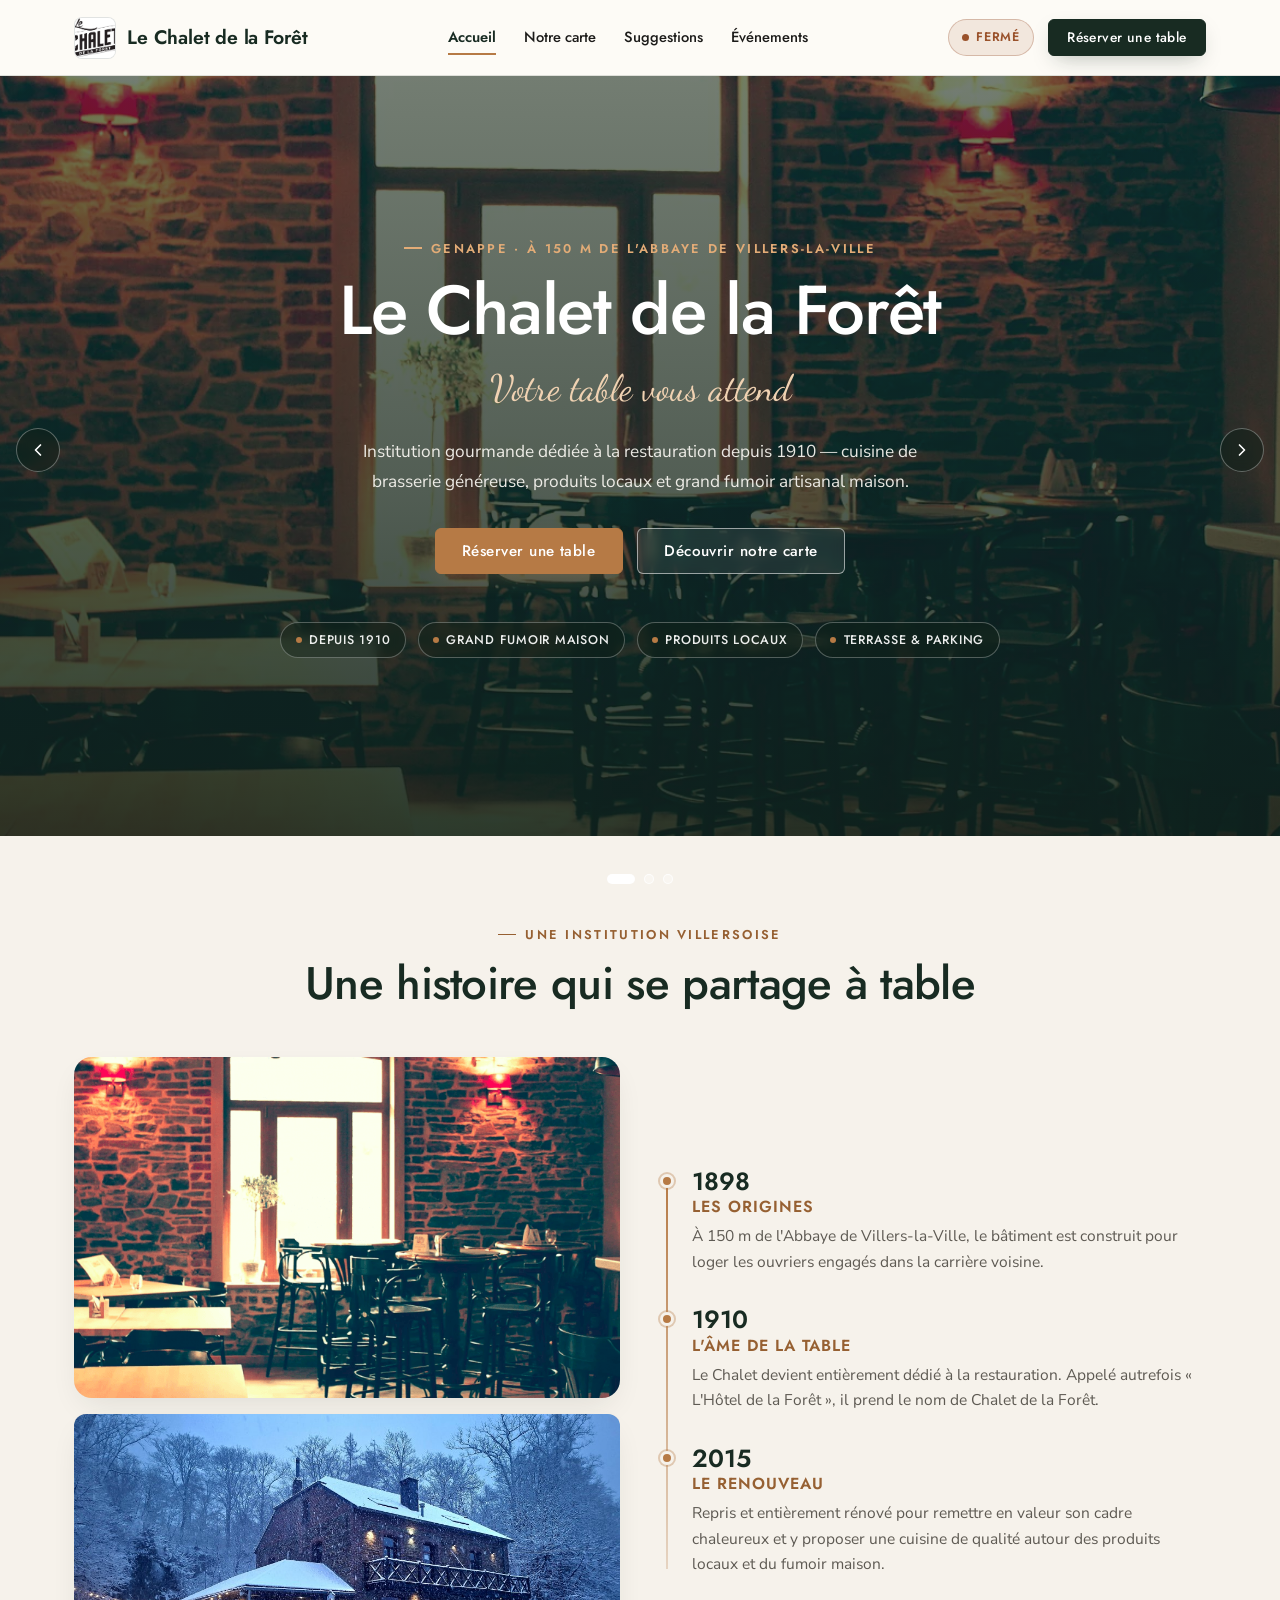
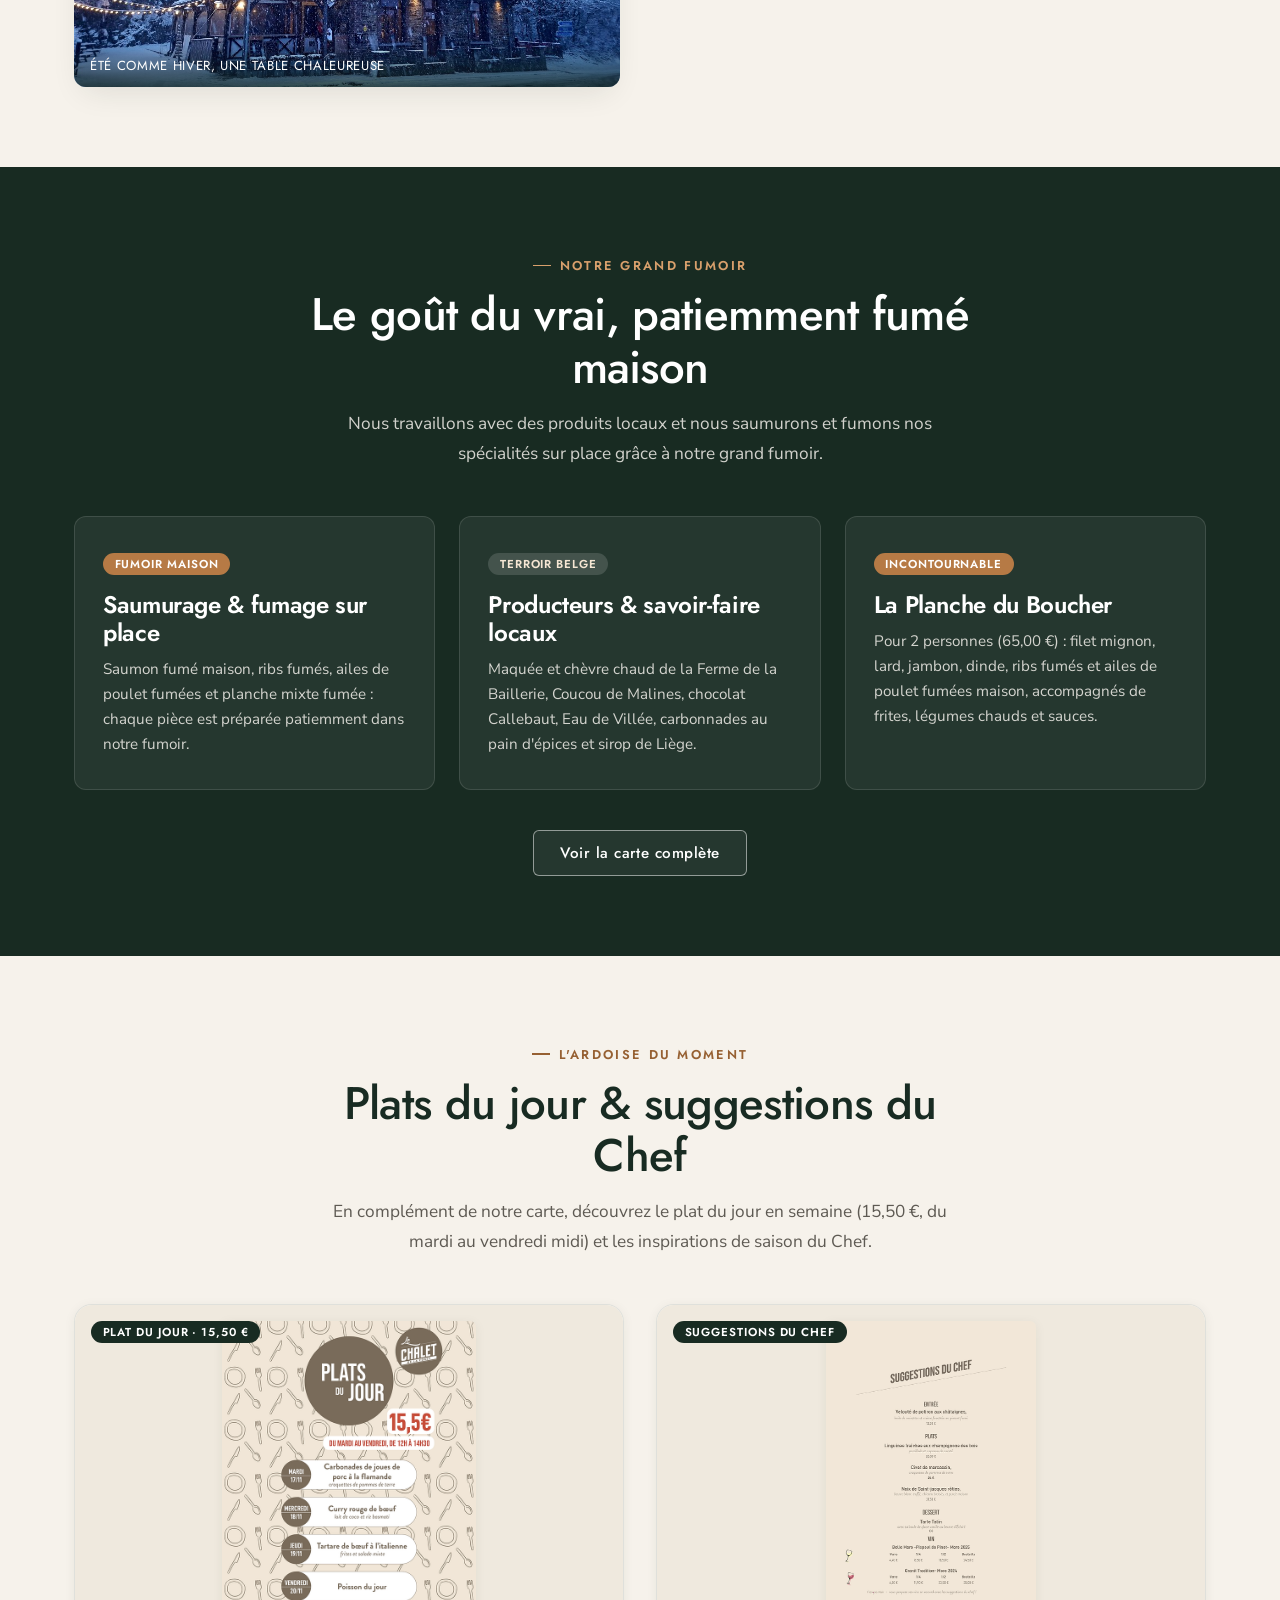
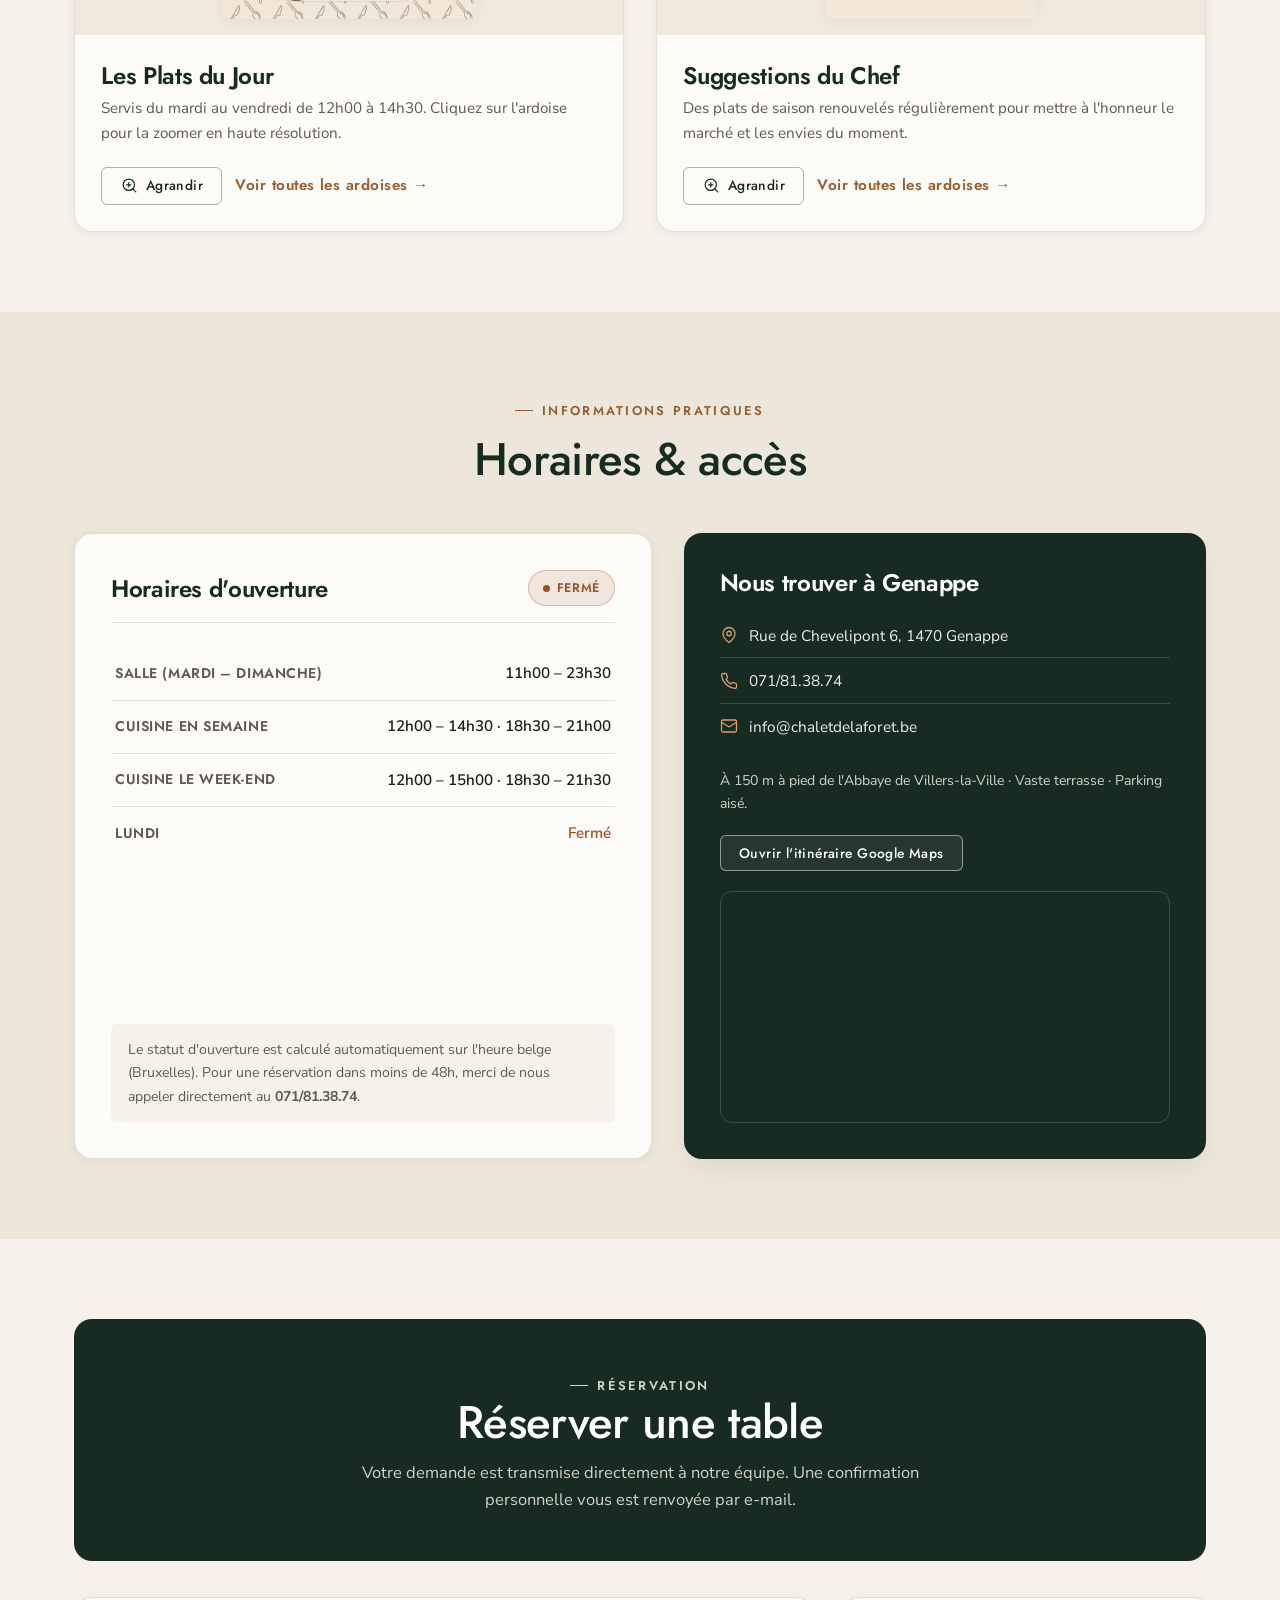
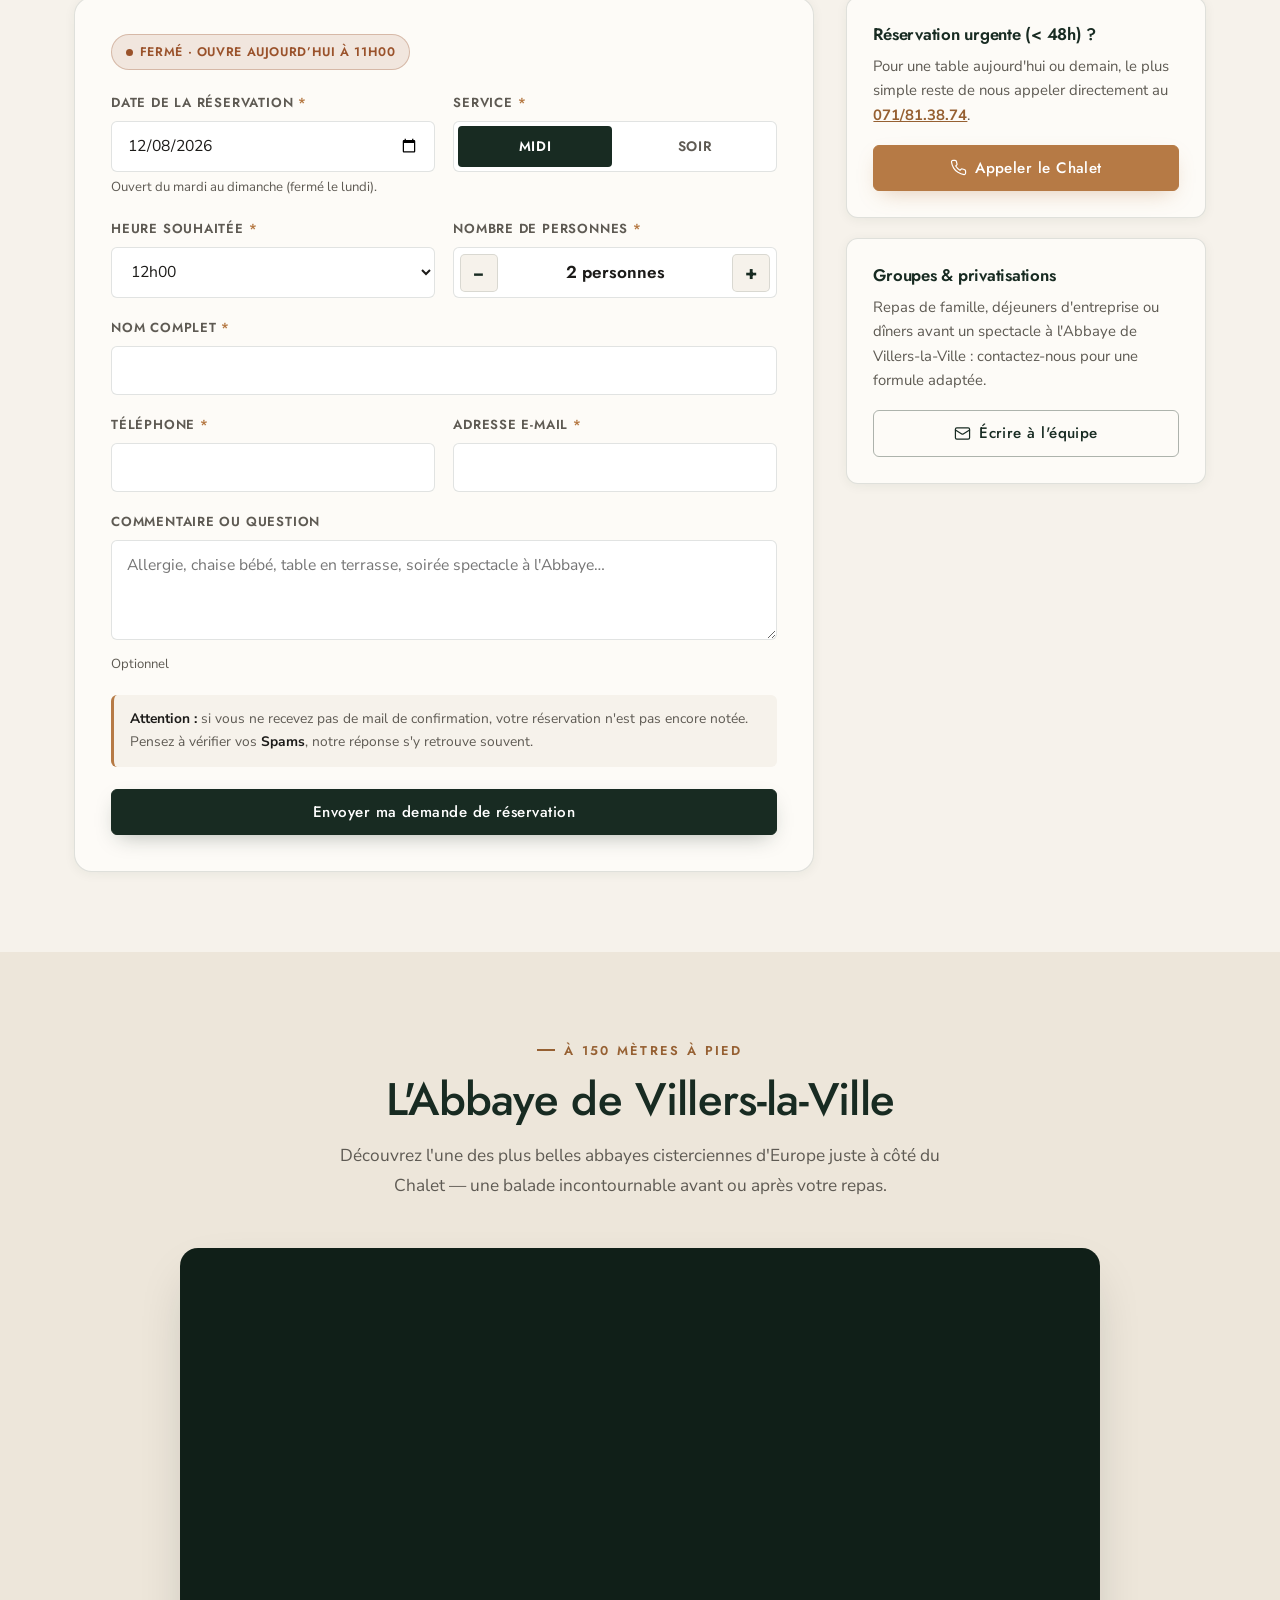
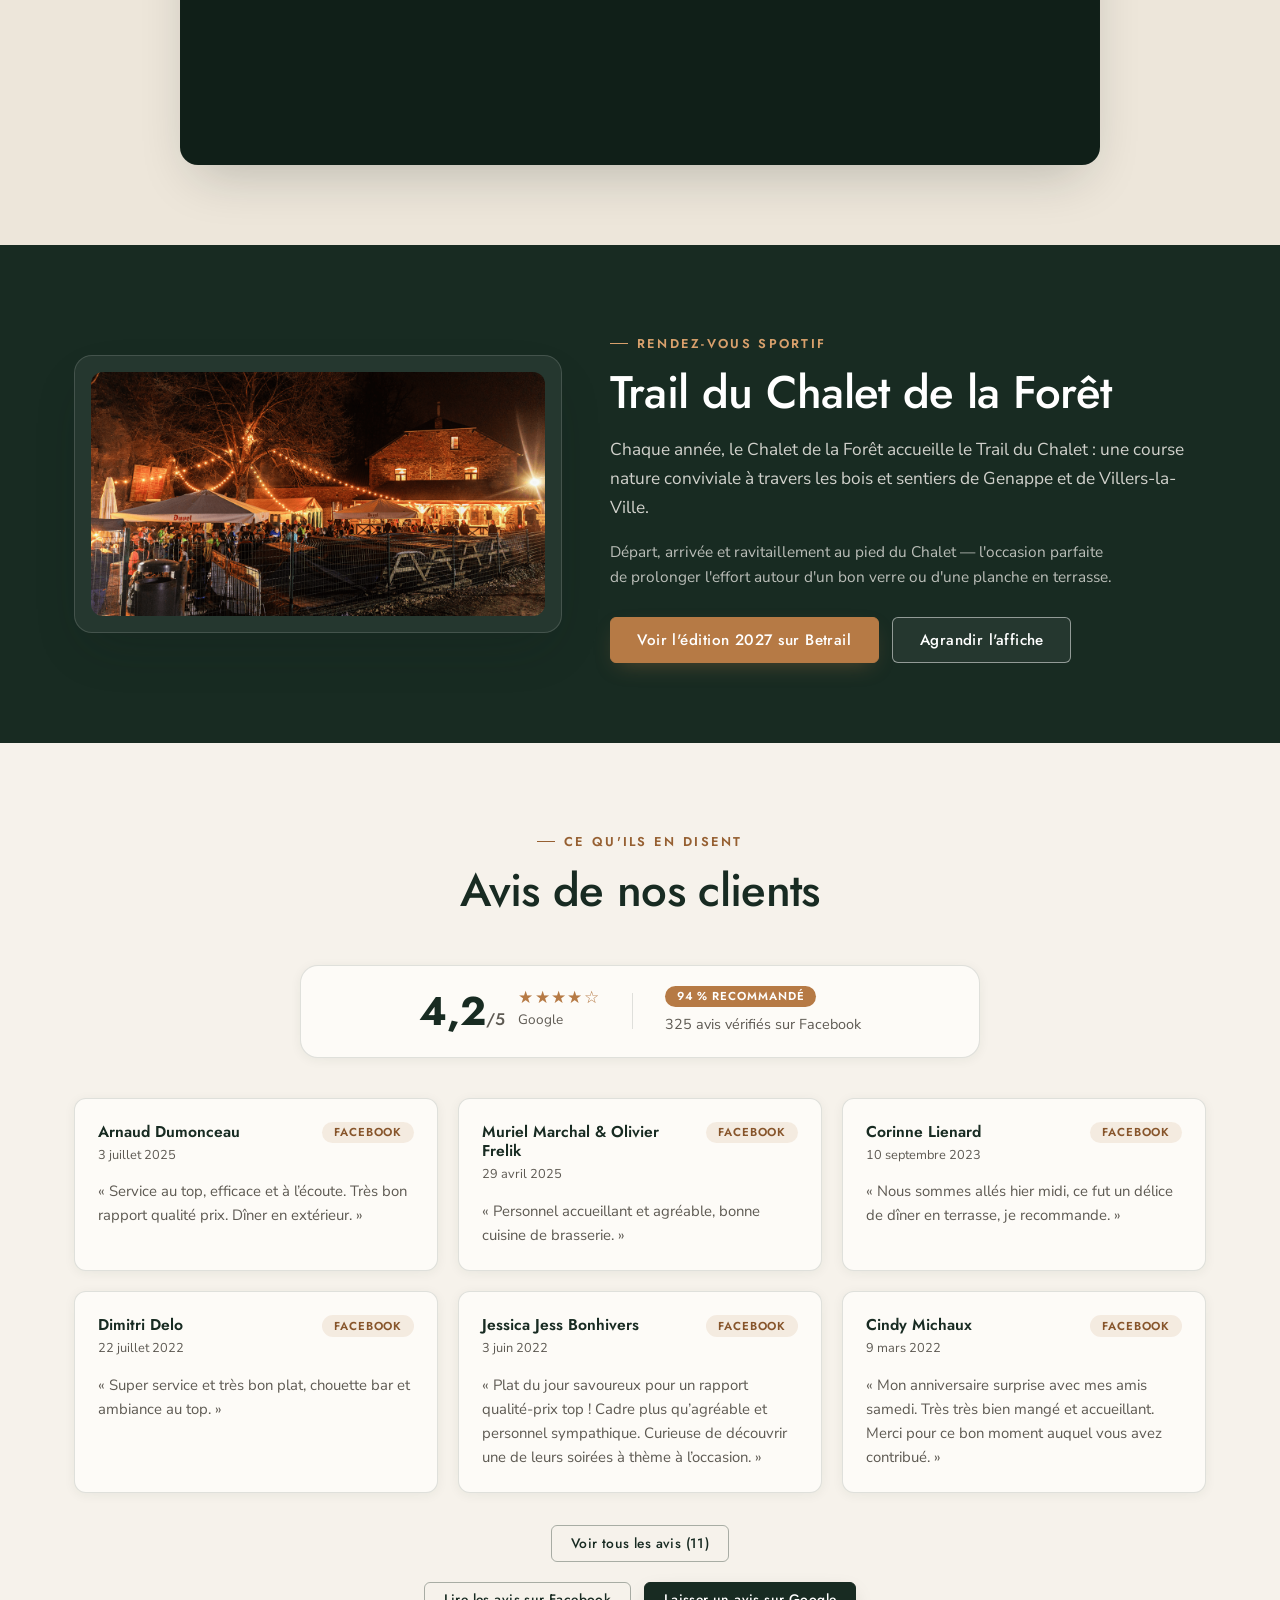
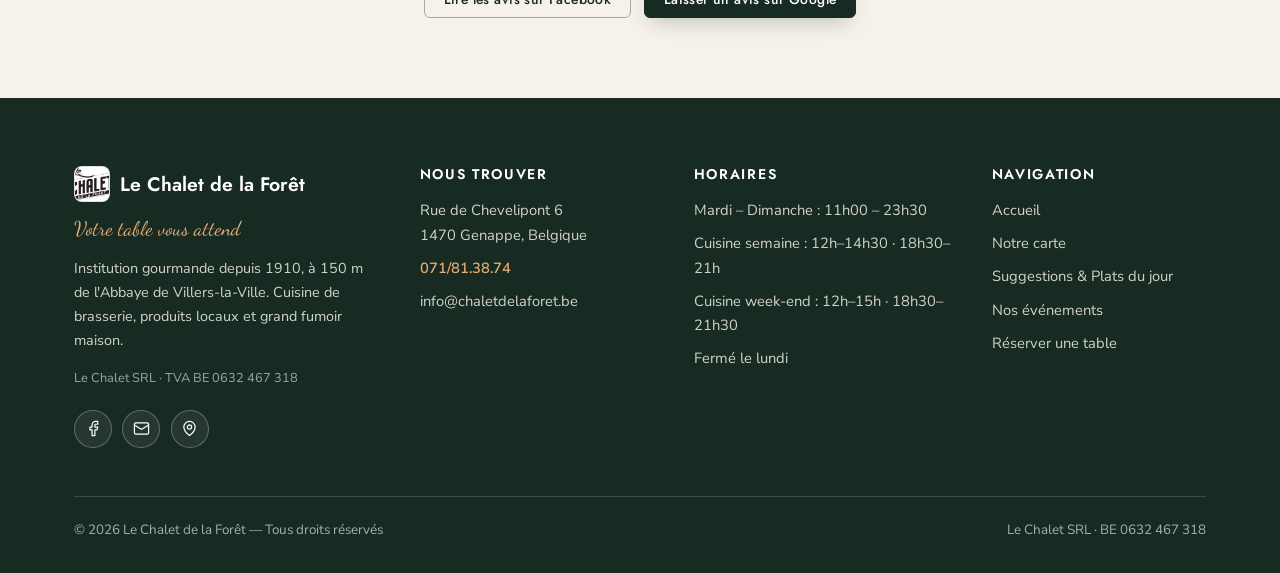
==== commit be00230b: "improved website" ====
--- a/index.html
+++ b/index.html
@@ -11,7 +11,7 @@
   <meta property="og:title" content="Le Chalet de la Forêt — Brasserie &amp; Fumoir maison à Genappe">
   <meta property="og:description" content="Cuisine de brasserie, produits locaux et grand fumoir maison à 150 m de l'Abbaye de Villers-la-Ville.">
   <meta property="og:type" content="website">
-  <meta property="og:image" content="fb_images/batiment.jpg">
+  <meta property="og:image" content="internet_images/chalet-de-la-foret-large.png">
   <meta property="og:locale" content="fr_BE">
   <link rel="preconnect" href="https://fonts.googleapis.com">
   <link rel="preconnect" href="https://fonts.gstatic.com" crossorigin>
@@ -23,7 +23,7 @@
     "@type": "Restaurant",
     "name": "Le Chalet de la Forêt",
     "legalName": "Le Chalet SRL",
-    "image": "fb_images/batiment.jpg",
+    "image": "internet_images/chalet-de-la-foret-large.png",
     "address": {
       "@type": "PostalAddress",
       "streetAddress": "Rue de Chevelipont 6",
@@ -36,7 +36,12 @@
     "priceRange": "€€",
     "servesCuisine": ["Belgian", "French", "Brasserie"],
     "openingHoursSpecification": [
-      { "@type": "OpeningHoursSpecification", "dayOfWeek": ["Tuesday","Wednesday","Thursday","Friday","Saturday","Sunday"], "opens": "11:00", "closes": "23:30" }
+      {
+        "@type": "OpeningHoursSpecification",
+        "dayOfWeek": ["Tuesday", "Wednesday", "Thursday", "Friday", "Saturday", "Sunday"],
+        "opens": "11:00",
+        "closes": "23:30"
+      }
     ],
     "url": "https://www.chaletdelaforet.be/"
   }
@@ -95,7 +100,7 @@
     <!-- HERO -->
     <section class="hero" aria-label="Présentation du Chalet de la Forêt">
       <div class="media">
-        <img src="fb_images/batiment.jpg" alt="Façade en briques et terrasse du Chalet de la Forêt à Genappe" loading="eager" decoding="async">
+        <img src="internet_images/chalet-de-la-foret-large.png" alt="Vue extérieure du Chalet de la Forêt à Genappe" loading="eager" decoding="async">
       </div>
       <div class="overlay" aria-hidden="true"></div>
 
@@ -128,9 +133,15 @@
           <h2>Une histoire qui se partage à table</h2>
         </div>
 
-        <div class="grid-2">
-          <div class="media media--radius-l history-photo">
-            <img src="internet_images/chalet-de-la-foret.png" alt="Salle chaleureuse en briques et bois du Chalet de la Forêt" loading="lazy" decoding="async">
+        <div class="grid-2 history-grid">
+          <div class="history-gallery">
+            <figure class="media media--radius-l history-photo history-photo--main" data-lightbox="internet_images/chalet-de-la-foret.png" data-lightbox-title="Le Chalet de la Forêt — Façades et terrasse">
+              <img src="internet_images/chalet-de-la-foret.png" alt="Le Chalet de la Forêt à Genappe" loading="lazy" decoding="async">
+            </figure>
+            <figure class="media media--radius-m history-photo history-photo--winter" data-lightbox="internet_images/chalet-de-la-foret-neige.jpg" data-lightbox-title="Le Chalet de la Forêt sous la neige">
+              <img src="internet_images/chalet-de-la-foret-neige.jpg" alt="Le Chalet de la Forêt en hiver sous la neige" loading="lazy" decoding="async">
+              <figcaption class="photo-caption">Été comme hiver, une table chaleureuse</figcaption>
+            </figure>
           </div>
 
           <div class="timeline" aria-label="Frise historique du Chalet de la Forêt">
@@ -231,7 +242,7 @@
               <p>Des plats de saison renouvelés régulièrement pour mettre à l'honneur le marché et les envies du moment.</p>
               <div class="suggest-actions">
                 <button type="button" class="btn btn--outline btn--sm" data-lightbox="assets/suggestion-du-chef.png" data-lightbox-title="Suggestions du Chef — Le Chalet de la Forêt"><svg viewBox="0 0 24 24" fill="none" stroke="currentColor" stroke-width="1.7" stroke-linecap="round" stroke-linejoin="round" aria-hidden="true"><circle cx="11" cy="11" r="8"/><path d="m21 21-4.3-4.3"/><path d="M11 8v6"/><path d="M8 11h6"/></svg> Agrandir</button>
-                <a href="suggestions.html" class="btn btn--ghost">Voir la carte des boissons →</a>
+                <a href="suggestions.html" class="btn btn--ghost">Voir toutes les ardoises →</a>
               </div>
             </div>
           </article>
@@ -314,14 +325,14 @@
     <section class="section" id="reserver">
       <div class="container">
         <div class="reservation-hero">
-          <p class="eyebrow" style="color:#E3AC77;">Réservation</p>
+          <p class="eyebrow eyebrow--light">Réservation</p>
           <h2>Réserver une table</h2>
           <p>Votre demande est transmise directement à notre équipe. Une confirmation personnelle vous est renvoyée par e-mail.</p>
         </div>
 
         <div class="reservation-wrap">
           <div class="res-form" id="form-wrap">
-            <div style="margin-bottom: 1.35rem;">
+            <div class="res-form__status">
               <span class="status-pill js-open-status" data-status-format="long">
                 <span class="status-dot" aria-hidden="true"></span>
                 <span class="js-status-text">Vérification des horaires…</span>
@@ -431,6 +442,104 @@
         </div>
       </div>
     </section>
+
+    <!-- ABBAYE DE VILLERS -->
+    <section class="section section--alt" id="abbaye">
+      <div class="container">
+        <div class="section-header">
+          <p class="eyebrow">À 150 mètres à pied</p>
+          <h2>L'Abbaye de Villers-la-Ville</h2>
+          <p class="lead">
+            Découvrez l'une des plus belles abbayes cisterciennes d'Europe juste à côté du Chalet — une balade incontournable avant ou après votre repas.
+          </p>
+        </div>
+
+        <div class="abbey-carousel-wrap" id="abbey-carousel" role="region" aria-roledescription="carousel" aria-label="Galerie de l'Abbaye de Villers-la-Ville">
+          <div class="abbey-carousel-track" id="abbey-carousel-track">
+            <img src="internet_images/abbaye-1.jpg" alt="Abbaye de Villers-la-Ville — vestiges cisterciens" class="active" data-lightbox="internet_images/abbaye-1.jpg" data-lightbox-title="Abbaye de Villers-la-Ville — À 150 m du Chalet" loading="lazy" decoding="async">
+            <img src="internet_images/abbaye-2.jpg" alt="Abbaye de Villers-la-Ville — arches et architecture" data-lightbox="internet_images/abbaye-2.jpeg" data-lightbox-title="Abbaye de Villers-la-Ville — Architecture cistercienne" loading="lazy" decoding="async">
+            <img src="internet_images/abbaye-3.jpg" alt="Abbaye de Villers-la-Ville — ruines et jardins" data-lightbox="internet_images/abbaye-3.jpg" data-lightbox-title="Abbaye de Villers-la-Ville — Jardins et ruines" loading="lazy" decoding="async">
+            <img src="internet_images/abbaye-4.jpg" alt="Abbaye de Villers-la-Ville — ruines et jardins" data-lightbox="internet_images/abbaye-4.jpg" data-lightbox-title="Abbaye de Villers-la-Ville — Jardins et ruines" loading="lazy" decoding="async">
+          </div>
+          </div>
+
+          <button type="button" class="carousel-btn carousel-btn--prev" aria-label="Image précédente">
+            <svg viewBox="0 0 24 24" fill="none" stroke="currentColor" stroke-width="2" stroke-linecap="round" stroke-linejoin="round" aria-hidden="true"><path d="m15 18-6-6 6-6"/></svg>
+          </button>
+          <button type="button" class="carousel-btn carousel-btn--next" aria-label="Image suivante">
+            <svg viewBox="0 0 24 24" fill="none" stroke="currentColor" stroke-width="2" stroke-linecap="round" stroke-linejoin="round" aria-hidden="true"><path d="m9 18 6-6-6-6"/></svg>
+          </button>
+
+          <div class="abbey-carousel-nav" role="tablist" aria-label="Choisir une photo de l'Abbaye">
+            <button type="button" role="tab" class="active" aria-selected="true" aria-label="Photo 1 sur 3"></button>
+            <button type="button" role="tab" aria-selected="false" aria-label="Photo 2 sur 3"></button>
+            <button type="button" role="tab" aria-selected="false" aria-label="Photo 3 sur 3"></button>
+          </div>
+        </div>
+      </div>
+    </section>
+
+    <!-- TRAIL DU CHALET -->
+    <section class="section section--dark" id="trail">
+      <div class="container">
+        <div class="trail-layout">
+          <div class="trail-poster" data-lightbox="internet_images/trail-du-chalet.png" data-lightbox-title="Trail du Chalet de la Forêt — Édition 2027">
+            <img src="internet_images/trail-du-chalet.png" alt="Affiche officielle du Trail du Chalet de la Forêt" loading="lazy" decoding="async">
+          </div>
+
+          <div class="trail-content">
+            <p class="eyebrow">Rendez-vous sportif</p>
+            <h2>Trail du Chalet de la Forêt</h2>
+            <p class="lead">
+              Chaque année, le Chalet de la Forêt accueille le Trail du Chalet : une course nature conviviale à travers les bois et sentiers de Genappe et de Villers-la-Ville.
+            </p>
+            <p class="trail-sub">
+              Départ, arrivée et ravitaillement au pied du Chalet — l'occasion parfaite de prolonger l'effort autour d'un bon verre ou d'une planche en terrasse.
+            </p>
+            <div class="trail-actions">
+              <a href="https://www.betrail.run/race/trail.du.chalet.de.la.foret/2027/overview" target="_blank" rel="noopener noreferrer" class="btn btn--accent">Voir l'édition 2027 sur Betrail</a>
+              <button type="button" class="btn btn--outline" data-lightbox="internet_images/trail-du-chalet.png" data-lightbox-title="Trail du Chalet de la Forêt">Agrandir l'affiche</button>
+            </div>
+          </div>
+        </div>
+      </div>
+    </section>
+
+    <!-- AVIS CLIENTS -->
+    <section class="section" id="avis">
+      <div class="container">
+        <div class="section-header">
+          <p class="eyebrow">Ce qu'ils en disent</p>
+          <h2>Avis de nos clients</h2>
+        </div>
+
+        <div class="reviews-bar">
+          <div class="reviews-metric">
+            <span class="reviews-rating" id="reviews-rating">4,2<span>/5</span></span>
+            <div class="reviews-meta">
+              <span class="reviews-stars" aria-label="Note moyenne de 4,2 sur 5">★★★★☆</span>
+              <span class="reviews-count" id="reviews-count">Google</span>
+            </div>
+          </div>
+          <span class="reviews-divider" aria-hidden="true"></span>
+          <div class="reviews-fb">
+            <span class="badge badge--filled">94 % recommandé</span>
+            <span>325 avis vérifiés sur Facebook</span>
+          </div>
+        </div>
+
+        <div id="reviews-list" class="reviews-list" role="list"></div>
+
+        <div class="reviews-more-wrap">
+          <button type="button" id="reviews-toggle" class="btn btn--outline btn--sm" aria-expanded="false">Voir tous les avis</button>
+        </div>
+
+        <div class="reviews-cta">
+          <a href="https://www.facebook.com/chaletdelaforet.be/reviews" target="_blank" rel="noopener noreferrer" class="btn btn--outline btn--sm">Lire les avis sur Facebook</a>
+          <a href="https://search.google.com/local/writereview?placeid=ChIJv_ggJ9MqwkcRJ8PIcNUc4vs" target="_blank" rel="noopener noreferrer" class="btn btn--primary btn--sm">Laisser un avis sur Google</a>
+        </div>
+      </div>
+    </section>
   </main>
 
   <footer class="site-footer">
@@ -438,7 +547,7 @@
       <div class="footer-grid">
         <div class="footer-brand">
           <div class="footer-brand__top">
-            <span class="logo-box" style="width:36px;height:36px;"><img src="fb_images/logo.jpg" alt="Logo Le Chalet de la Forêt" width="36" height="36"></span>
+            <span class="logo-box logo-box--sm"><img src="fb_images/logo.jpg" alt="Logo Le Chalet de la Forêt" width="36" height="36"></span>
             <span class="name">Le Chalet de la Forêt</span>
           </div>
           <span class="script">Votre table vous attend</span>
@@ -493,7 +602,7 @@
     <div class="backdrop"></div>
     <button type="button" class="btn-close" aria-label="Fermer la visionneuse">✕</button>
     <div class="stage">
-      <img src="" alt="">
+      <img alt="">
       <p class="caption"></p>
       <p class="hint">Double-clic ou molette pour zoomer · Glissez pour déplacer · Échap pour fermer</p>
     </div>
@@ -501,4 +610,4 @@
 
   <script src="script.js" defer></script>
 </body>
-</html>
+</html>
--- a/style.css
+++ b/style.css
@@ -1,7 +1,7 @@
 /* ==========================================================================
    LE CHALET DE LA FORÊT — Feuille de style principale
    Identité : Brasserie & Fumoir Maison · Genappe (Villers-la-Ville)
-   Polices fidèles au site d'origine : Jost (Futura), Nunito Sans (Avenir), Dancing Script
+   Polices : Jost (Futura), Nunito Sans (Avenir), Dancing Script
    ========================================================================== */
 
 :root {
@@ -27,7 +27,7 @@
   --closed-fg:    #9A522B;
   --closed-bg:    rgba(154, 82, 43, 0.12);
 
-  /* Typographie (fidèle à Futura + Avenir + Dancing Script du site d'origine) */
+  /* Typographie */
   --font-display: 'Jost', 'Futura', 'Century Gothic', sans-serif;
   --font-body:    'Nunito Sans', 'Avenir', -apple-system, BlinkMacSystemFont, 'Segoe UI', sans-serif;
   --font-script:  'Dancing Script', cursive;
@@ -67,6 +67,7 @@
 }
 
 body.noscroll { overflow: hidden; }
+[hidden] { display: none !important; }
 
 main {
   padding-top: var(--header-height);
@@ -76,6 +77,7 @@
 a { color: inherit; text-decoration: none; }
 img { display: block; max-width: 100%; height: auto; }
 ul, ol { margin: 0; padding: 0; list-style: none; }
+figure { margin: 0; }
 button, input, select, textarea { font-family: inherit; font-size: inherit; color: inherit; }
 button { cursor: pointer; background: none; border: none; padding: 0; }
 address { font-style: normal; }
@@ -109,6 +111,7 @@
 }
 
 .section--alt { background-color: var(--bg-alt); }
+.section--centered { text-align: center; }
 
 .section--dark {
   background-color: var(--primary);
@@ -147,6 +150,7 @@
   background: currentColor;
   flex-shrink: 0;
 }
+.eyebrow--light { color: #E3AC77; }
 
 h1, h2, h3, h4 {
   font-family: var(--font-display);
@@ -179,6 +183,7 @@
   margin-left: auto;
   margin-right: auto;
 }
+.lead--spaced { margin-bottom: 2rem; }
 
 /* ---------- Boutons ---------- */
 .btn {
@@ -268,7 +273,6 @@
 .btn--sm { padding: 0.6rem 1.15rem; font-size: 0.86rem; }
 .btn--full { width: 100%; }
 
-/* Adaptation automatique des boutons dans les sections sombres */
 .section--dark .btn--outline,
 .access-card .btn--outline {
   color: #fff;
@@ -302,7 +306,7 @@
 .badge--primary { background: var(--primary); color: #fff; }
 .badge--dark    { background: rgba(255, 255, 255, 0.14); color: #F5E6D3; }
 
-/* ---------- Navbar (toujours lisible & fixe) ---------- */
+/* ---------- Navbar ---------- */
 .site-nav {
   position: fixed;
   top: 0;
@@ -352,6 +356,7 @@
   border: 1px solid var(--border);
   flex-shrink: 0;
 }
+.logo-box--sm { width: 36px; height: 36px; }
 .logo-box img { width: 100%; height: 100%; object-fit: cover; }
 
 .nav-links {
@@ -382,9 +387,7 @@
   transition: transform var(--t-fast);
 }
 .nav-links a:hover,
-.nav-links a.is-active {
-  color: var(--primary);
-}
+.nav-links a.is-active { color: var(--primary); }
 .nav-links a.is-active { font-weight: 600; }
 .nav-links a:hover::after,
 .nav-links a.is-active::after { transform: scaleX(1); }
@@ -396,7 +399,6 @@
   flex-shrink: 0;
 }
 
-/* Status Pill (unifié navbar + formulaire) */
 .status-pill {
   display: inline-flex;
   align-items: center;
@@ -431,7 +433,6 @@
   border-color: rgba(154, 82, 43, 0.3);
 }
 
-/* Burger mobile */
 .nav-toggle {
   display: none;
   width: 44px;
@@ -507,7 +508,7 @@
   width: 44px;
   height: 44px;
   border-radius: 50%;
-  border: 1px solid rgba(255,255,255,0.25);
+  border: 1px solid rgba(255, 255, 255, 0.25);
   color: #fff;
   font-size: 1.5rem;
   display: grid;
@@ -525,7 +526,7 @@
   font-weight: 500;
   color: #fff;
   padding: 0.9rem 0;
-  border-bottom: 1px solid rgba(255,255,255,0.08);
+  border-bottom: 1px solid rgba(255, 255, 255, 0.08);
   transition: color var(--t-fast), padding-left var(--t-fast);
 }
 .mobile-menu nav a:hover,
@@ -542,7 +543,7 @@
 }
 .mm-note {
   font-size: 0.82rem;
-  color: rgba(255,255,255,0.6);
+  color: rgba(255, 255, 255, 0.6);
   text-align: center;
   padding: 0 1.5rem 1.5rem;
   margin: 0;
@@ -579,8 +580,8 @@
   z-index: 2;
   background: linear-gradient(
     180deg,
-    rgba(16, 31, 24, 0.62) 0%,
-    rgba(16, 31, 24, 0.74) 55%,
+    rgba(16, 31, 24, 0.58) 0%,
+    rgba(16, 31, 24, 0.72) 55%,
     rgba(16, 31, 24, 0.88) 100%
   );
 }
@@ -642,7 +643,7 @@
   background: var(--accent);
 }
 
-/* ---------- Page Hero (sous-pages : Carte, Suggestions, Événements) ---------- */
+/* ---------- Page Hero ---------- */
 .page-hero {
   position: relative;
   min-height: 290px;
@@ -681,7 +682,7 @@
 }
 .page-hero__inner .lead { color: rgba(250, 247, 242, 0.9); margin-bottom: 0; }
 
-/* ---------- Grilles & Cartes ---------- */
+/* ---------- Grilles & Médias ---------- */
 .grid-2 { display: grid; grid-template-columns: repeat(2, minmax(0, 1fr)); gap: 2.5rem; align-items: center; }
 .grid-3 { display: grid; grid-template-columns: repeat(3, minmax(0, 1fr)); gap: 1.75rem; }
 
@@ -692,6 +693,7 @@
   background: var(--bg-alt);
 }
 .media--radius-l { border-radius: var(--radius-l); }
+.media--radius-m { border-radius: var(--radius-m); }
 .media img {
   width: 100%;
   height: 100%;
@@ -700,25 +702,31 @@
 }
 .media:hover img { transform: scale(1.03); }
 
-.card {
-  background: var(--surface);
-  border: 1px solid var(--border);
-  border-radius: var(--radius-l);
-  overflow: hidden;
-  box-shadow: var(--shadow-sm);
-  transition: transform var(--t-normal), box-shadow var(--t-normal), border-color var(--t-normal);
-}
-.card:hover {
-  transform: translateY(-3px);
+/* ---------- Histoire & Galerie saisonnière ---------- */
+.history-gallery {
+  display: grid;
+  gap: 1rem;
+}
+.history-photo {
   box-shadow: var(--shadow-md);
-  border-color: rgba(24, 43, 34, 0.25);
-}
-
-/* ---------- Histoire & Timeline ---------- */
-.history-photo {
-  aspect-ratio: 4 / 3;
-  box-shadow: var(--shadow-md);
-}
+  cursor: zoom-in;
+}
+.history-photo--main { aspect-ratio: 16 / 10; }
+.history-photo--winter { aspect-ratio: 16 / 8; }
+.photo-caption {
+  position: absolute;
+  left: 0;
+  right: 0;
+  bottom: 0;
+  padding: 0.65rem 1rem;
+  font-family: var(--font-display);
+  font-size: 0.82rem;
+  letter-spacing: 0.05em;
+  text-transform: uppercase;
+  color: #fff;
+  background: linear-gradient(180deg, rgba(16, 31, 24, 0) 0%, rgba(16, 31, 24, 0.78) 100%);
+}
+
 .timeline {
   position: relative;
   padding-left: 2rem;
@@ -794,7 +802,7 @@
 .fumoir-card p { color: var(--text-light-2); font-size: 0.95rem; margin: 0; }
 .fumoir-cta { margin-top: 2.5rem; text-align: center; }
 
-/* ---------- Aperçu Suggestions (Accueil) & Ardoises (Suggestions) ---------- */
+/* ---------- Suggestions & Ardoises ---------- */
 .suggest-preview {
   display: grid;
   grid-template-columns: repeat(2, minmax(0, 1fr));
@@ -851,9 +859,8 @@
 }
 .suggest-body h3 { margin-bottom: 0.45rem; }
 .suggest-body p { color: var(--text-muted); font-size: 0.95rem; margin-bottom: 1.25rem; flex: 1; }
-.suggest-actions { display: flex; gap: 0.75rem; flex-wrap: wrap; }
-
-/* Carte d'ardoise sur suggestions.html */
+.suggest-actions { display: flex; gap: 0.75rem; flex-wrap: wrap; align-items: center; }
+
 .slate-card {
   background: var(--surface);
   border: 1px solid var(--border);
@@ -978,7 +985,7 @@
 }
 .access-list li:last-child { border-bottom: none; }
 .access-list svg { width: 18px; height: 18px; color: #D8A06C; flex-shrink: 0; }
-.access-list a { color: rgba(255,255,255,0.92); transition: color var(--t-fast); }
+.access-list a { color: rgba(255, 255, 255, 0.92); transition: color var(--t-fast); }
 .access-list a:hover { color: #E3AC77; text-decoration: underline; }
 .access-perks {
   font-size: 0.88rem;
@@ -1020,6 +1027,8 @@
   padding: 2.25rem;
   box-shadow: var(--shadow-sm);
 }
+.res-form__status { margin-bottom: 1.35rem; }
+
 .form-row {
   display: grid;
   grid-template-columns: 1fr 1fr;
@@ -1224,6 +1233,242 @@
 .res-card p { font-size: 0.93rem; color: var(--text-muted); margin-bottom: 1.1rem; }
 .res-card .tel { color: var(--accent-dark); font-weight: 700; text-decoration: underline; }
 
+/* ---------- Carrousel Abbaye (#abbaye) ---------- */
+.abbey-carousel-wrap {
+  position: relative;
+  max-width: 920px;
+  margin: 0 auto;
+  border-radius: var(--radius-l);
+  overflow: hidden;
+  border: 1px solid var(--border);
+  box-shadow: var(--shadow-lg);
+  aspect-ratio: 16 / 9;
+  background: var(--primary-dark);
+}
+.abbey-carousel-track {
+  position: relative;
+  width: 100%;
+  height: 100%;
+}
+.abbey-carousel-track img {
+  position: absolute;
+  inset: 0;
+  width: 100%;
+  height: 100%;
+  object-fit: cover;
+  opacity: 0;
+  pointer-events: none;
+  cursor: zoom-in;
+  transition: opacity 700ms var(--ease);
+}
+.abbey-carousel-track img.active {
+  opacity: 1;
+  pointer-events: auto;
+}
+
+.carousel-btn {
+  position: absolute;
+  top: 50%;
+  transform: translateY(-50%);
+  z-index: 3;
+  width: 44px;
+  height: 44px;
+  border-radius: 50%;
+  background: rgba(16, 31, 24, 0.55);
+  color: #fff;
+  border: 1px solid rgba(255, 255, 255, 0.32);
+  backdrop-filter: blur(6px);
+  display: grid;
+  place-items: center;
+  transition: background-color var(--t-fast), border-color var(--t-fast), transform var(--t-fast);
+}
+.carousel-btn svg { width: 20px; height: 20px; }
+.carousel-btn:hover {
+  background: var(--accent);
+  border-color: var(--accent);
+}
+.carousel-btn--prev { left: 1rem; }
+.carousel-btn--next { right: 1rem; }
+
+.abbey-carousel-nav {
+  position: absolute;
+  left: 0;
+  right: 0;
+  bottom: 1rem;
+  z-index: 3;
+  display: flex;
+  justify-content: center;
+  gap: 0.55rem;
+}
+.abbey-carousel-nav button {
+  width: 10px;
+  height: 10px;
+  border-radius: var(--radius-pill);
+  border: 1.5px solid rgba(255, 255, 255, 0.85);
+  background: rgba(255, 255, 255, 0.32);
+  transition: width var(--t-fast), background-color var(--t-fast);
+}
+.abbey-carousel-nav button.active {
+  width: 28px;
+  background: #fff;
+}
+
+/* ---------- Trail du Chalet (#trail) ---------- */
+.trail-layout {
+  display: grid;
+  grid-template-columns: minmax(0, 0.9fr) minmax(0, 1.1fr);
+  gap: 3rem;
+  align-items: center;
+}
+.trail-poster {
+  background: rgba(255, 255, 255, 0.06);
+  border: 1px solid rgba(255, 255, 255, 0.14);
+  border-radius: var(--radius-l);
+  padding: 1rem;
+  cursor: zoom-in;
+  box-shadow: var(--shadow-lg);
+}
+.trail-poster img {
+  width: 100%;
+  max-height: 460px;
+  object-fit: contain;
+  border-radius: var(--radius-m);
+  margin: 0 auto;
+  transition: transform var(--t-slow);
+}
+.trail-poster:hover img { transform: scale(1.02); }
+.trail-content .lead {
+  margin-left: 0;
+  margin-right: 0;
+  margin-bottom: 1rem;
+}
+.trail-sub {
+  color: rgba(250, 247, 242, 0.72);
+  font-size: 0.96rem;
+  margin-bottom: 1.75rem;
+  max-width: 56ch;
+}
+.trail-actions {
+  display: flex;
+  gap: 0.85rem;
+  flex-wrap: wrap;
+}
+
+/* ---------- Avis clients (#avis) ---------- */
+.reviews-bar {
+  display: flex;
+  align-items: center;
+  justify-content: center;
+  flex-wrap: wrap;
+  gap: 1.25rem 2rem;
+  background: var(--surface);
+  border: 1px solid var(--border);
+  border-radius: var(--radius-l);
+  padding: 1.25rem 2rem;
+  max-width: 680px;
+  margin: 0 auto 2.5rem;
+  box-shadow: var(--shadow-sm);
+}
+.reviews-metric {
+  display: flex;
+  align-items: center;
+  gap: 0.85rem;
+}
+.reviews-rating {
+  font-family: var(--font-display);
+  font-size: 2.5rem;
+  font-weight: 700;
+  line-height: 1;
+  color: var(--primary);
+}
+.reviews-rating span {
+  font-size: 1.05rem;
+  font-weight: 500;
+  color: var(--text-muted);
+}
+.reviews-meta {
+  display: flex;
+  flex-direction: column;
+  gap: 0.15rem;
+}
+.reviews-stars {
+  color: var(--accent);
+  font-size: 1.05rem;
+  letter-spacing: 0.08em;
+  line-height: 1;
+}
+.reviews-count {
+  font-size: 0.85rem;
+  color: var(--text-muted);
+}
+.reviews-divider {
+  width: 1px;
+  height: 36px;
+  background: var(--border);
+}
+.reviews-fb {
+  display: flex;
+  flex-direction: column;
+  align-items: flex-start;
+  gap: 0.35rem;
+  font-size: 0.9rem;
+  color: var(--text-muted);
+}
+
+.reviews-list {
+  display: grid;
+  grid-template-columns: repeat(3, minmax(0, 1fr));
+  gap: 1.25rem;
+}
+.review-card {
+  background: var(--surface);
+  border: 1px solid var(--border);
+  border-radius: var(--radius-m);
+  padding: 1.45rem;
+  box-shadow: var(--shadow-sm);
+  display: flex;
+  flex-direction: column;
+  gap: 0.85rem;
+}
+.review-header {
+  display: flex;
+  align-items: flex-start;
+  justify-content: space-between;
+  gap: 0.75rem;
+}
+.review-author {
+  display: block;
+  font-family: var(--font-display);
+  font-weight: 600;
+  color: var(--primary);
+  font-size: 0.98rem;
+  line-height: 1.25;
+}
+.review-date {
+  display: block;
+  font-size: 0.8rem;
+  color: var(--text-muted);
+  margin-top: 0.2rem;
+}
+.review-text {
+  color: var(--text-muted);
+  font-size: 0.93rem;
+  line-height: 1.62;
+  margin: 0;
+}
+
+.reviews-more-wrap {
+  text-align: center;
+  margin-top: 2rem;
+}
+.reviews-cta {
+  display: flex;
+  justify-content: center;
+  flex-wrap: wrap;
+  gap: 0.85rem;
+  margin-top: 1.25rem;
+}
+
 /* ---------- Carte Interactive (carte.html) ---------- */
 .menu-toolbar {
   background: var(--surface);
@@ -1245,7 +1490,7 @@
   position: relative;
   flex: 1;
   min-width: 240px;
-  max-width: 440px;
+  max-width: 460px;
 }
 .search-wrap svg {
   position: absolute;
@@ -1357,6 +1602,24 @@
   font-size: 0.88rem;
   color: var(--text-muted);
   font-family: var(--font-display);
+}
+
+.drinks-banner {
+  display: flex;
+  align-items: center;
+  justify-content: space-between;
+  flex-wrap: wrap;
+  gap: 1rem;
+  background: var(--bg-alt);
+  border: 1px solid var(--border);
+  border-radius: var(--radius-m);
+  padding: 1rem 1.35rem;
+  margin-bottom: 1.5rem;
+}
+.drinks-banner p {
+  margin: 0;
+  font-size: 0.93rem;
+  color: var(--text-muted);
 }
 
 .menu-list {
@@ -1701,8 +1964,10 @@
   .nav-toggle { display: flex; }
 
   .reservation-wrap,
-  .hours-grid { grid-template-columns: 1fr; }
-
+  .hours-grid,
+  .trail-layout { grid-template-columns: 1fr; }
+
+  .reviews-list { grid-template-columns: repeat(2, minmax(0, 1fr)); }
   .footer-grid { grid-template-columns: 1fr 1fr; }
 }
 
@@ -1721,13 +1986,22 @@
   .access-card { padding: 1.5rem; }
 }
 
+@media (max-width: 640px) {
+  .reviews-list { grid-template-columns: 1fr; }
+  .reviews-divider { display: none; }
+  .reviews-fb { align-items: center; text-align: center; }
+  .carousel-btn { width: 38px; height: 38px; }
+}
+
 @media (max-width: 560px) {
   .nav-brand span:last-child { font-size: 1.05rem; }
   .status-pill { display: none; }
   .hero { padding: 3.5rem 1rem 4rem; }
   .hero-actions .btn,
   .menu-actions-top .btn,
-  .empty-state__actions .btn { width: 100%; }
+  .empty-state__actions .btn,
+  .trail-actions .btn,
+  .reviews-cta .btn { width: 100%; }
   .event-card { grid-template-columns: 1fr; }
   .footer-grid { grid-template-columns: 1fr; }
   .menu-item { grid-template-columns: 1fr; }
@@ -1740,4 +2014,4 @@
     transition-duration: 0.01ms !important;
   }
   html { scroll-behavior: auto; }
-}
+}
